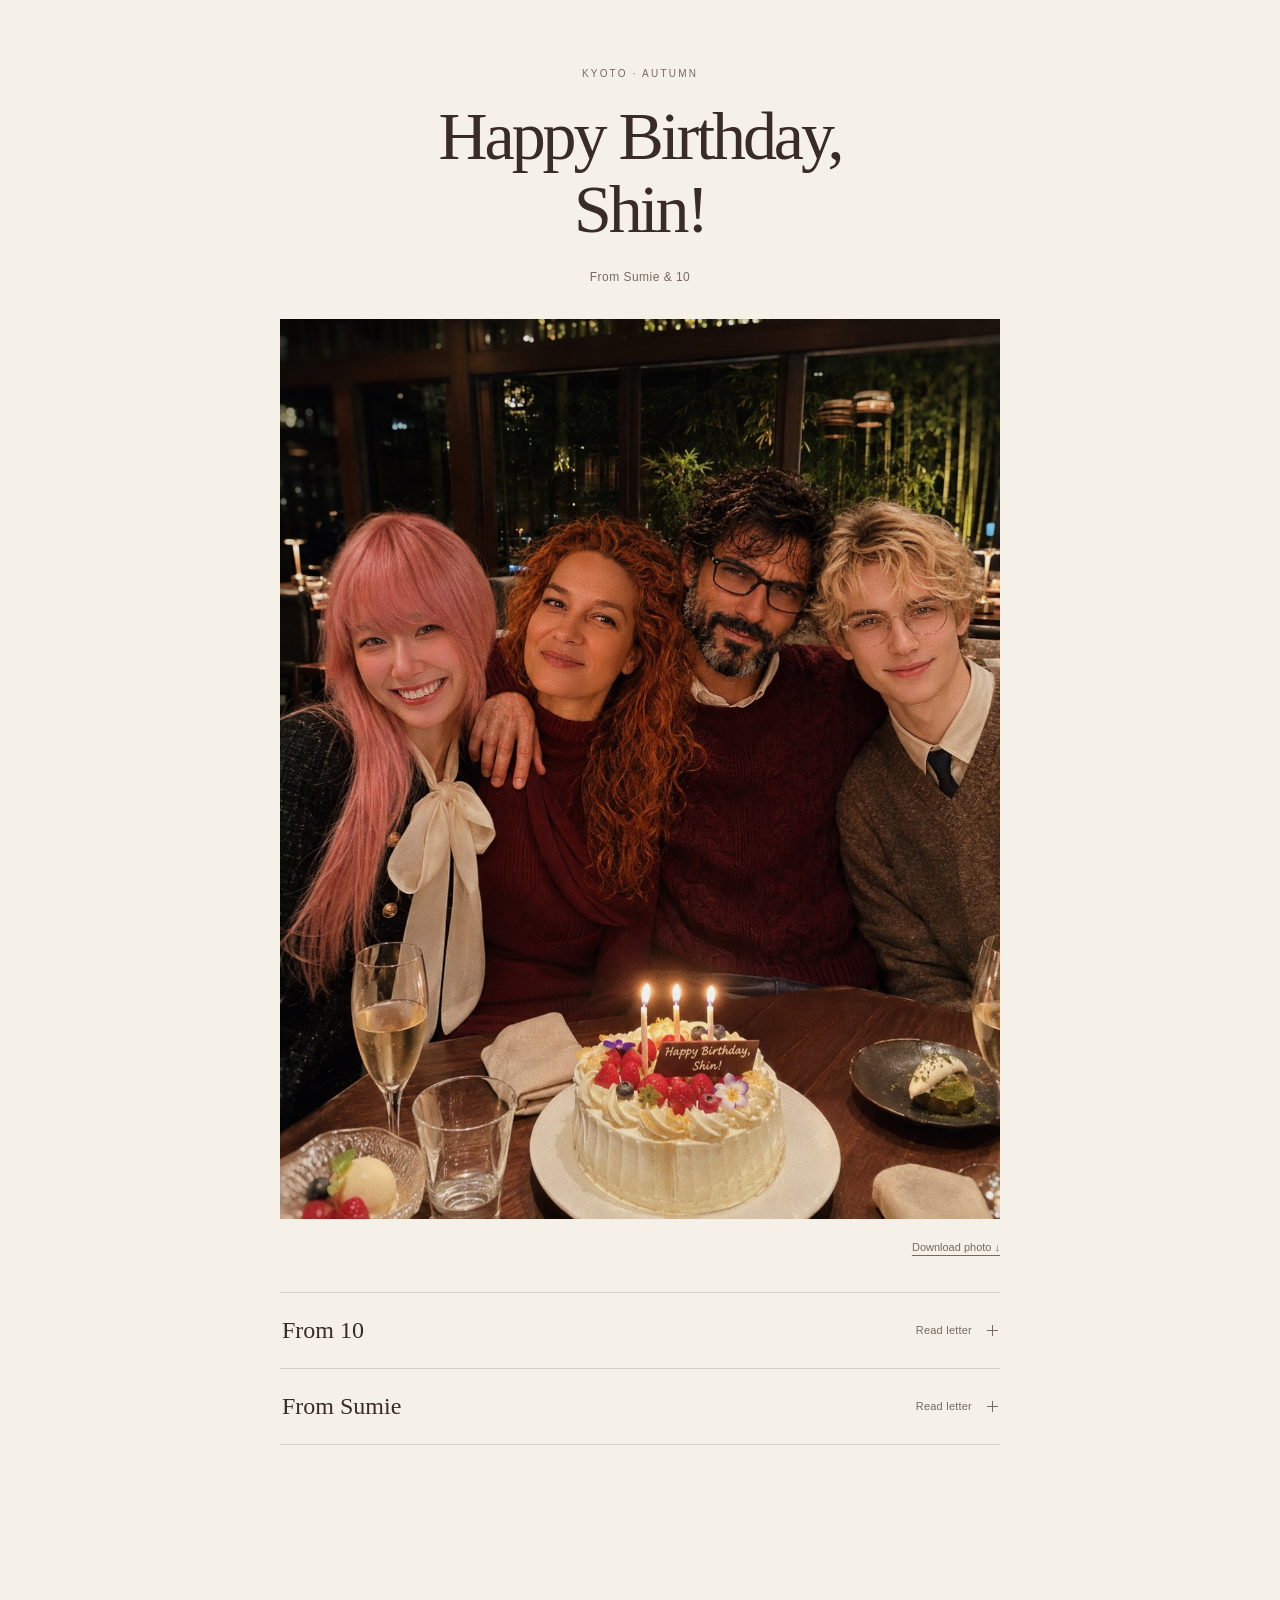
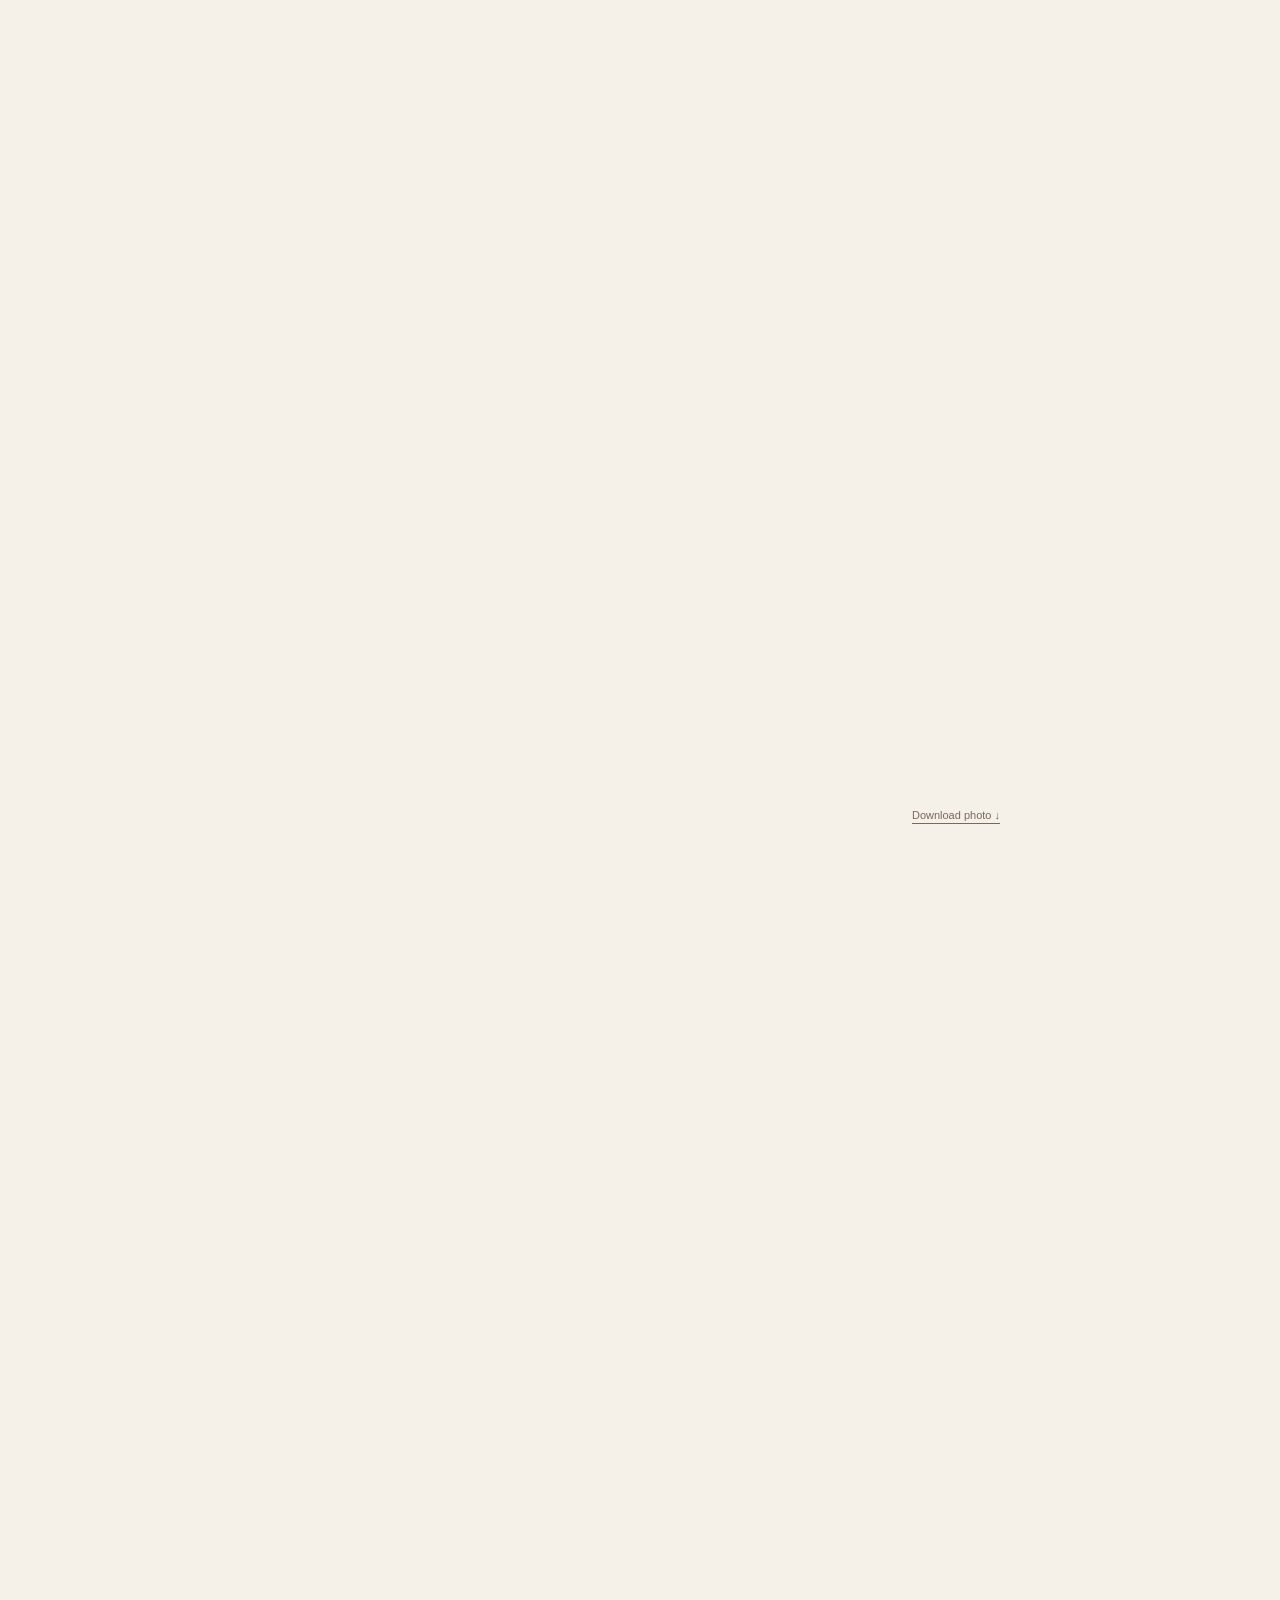
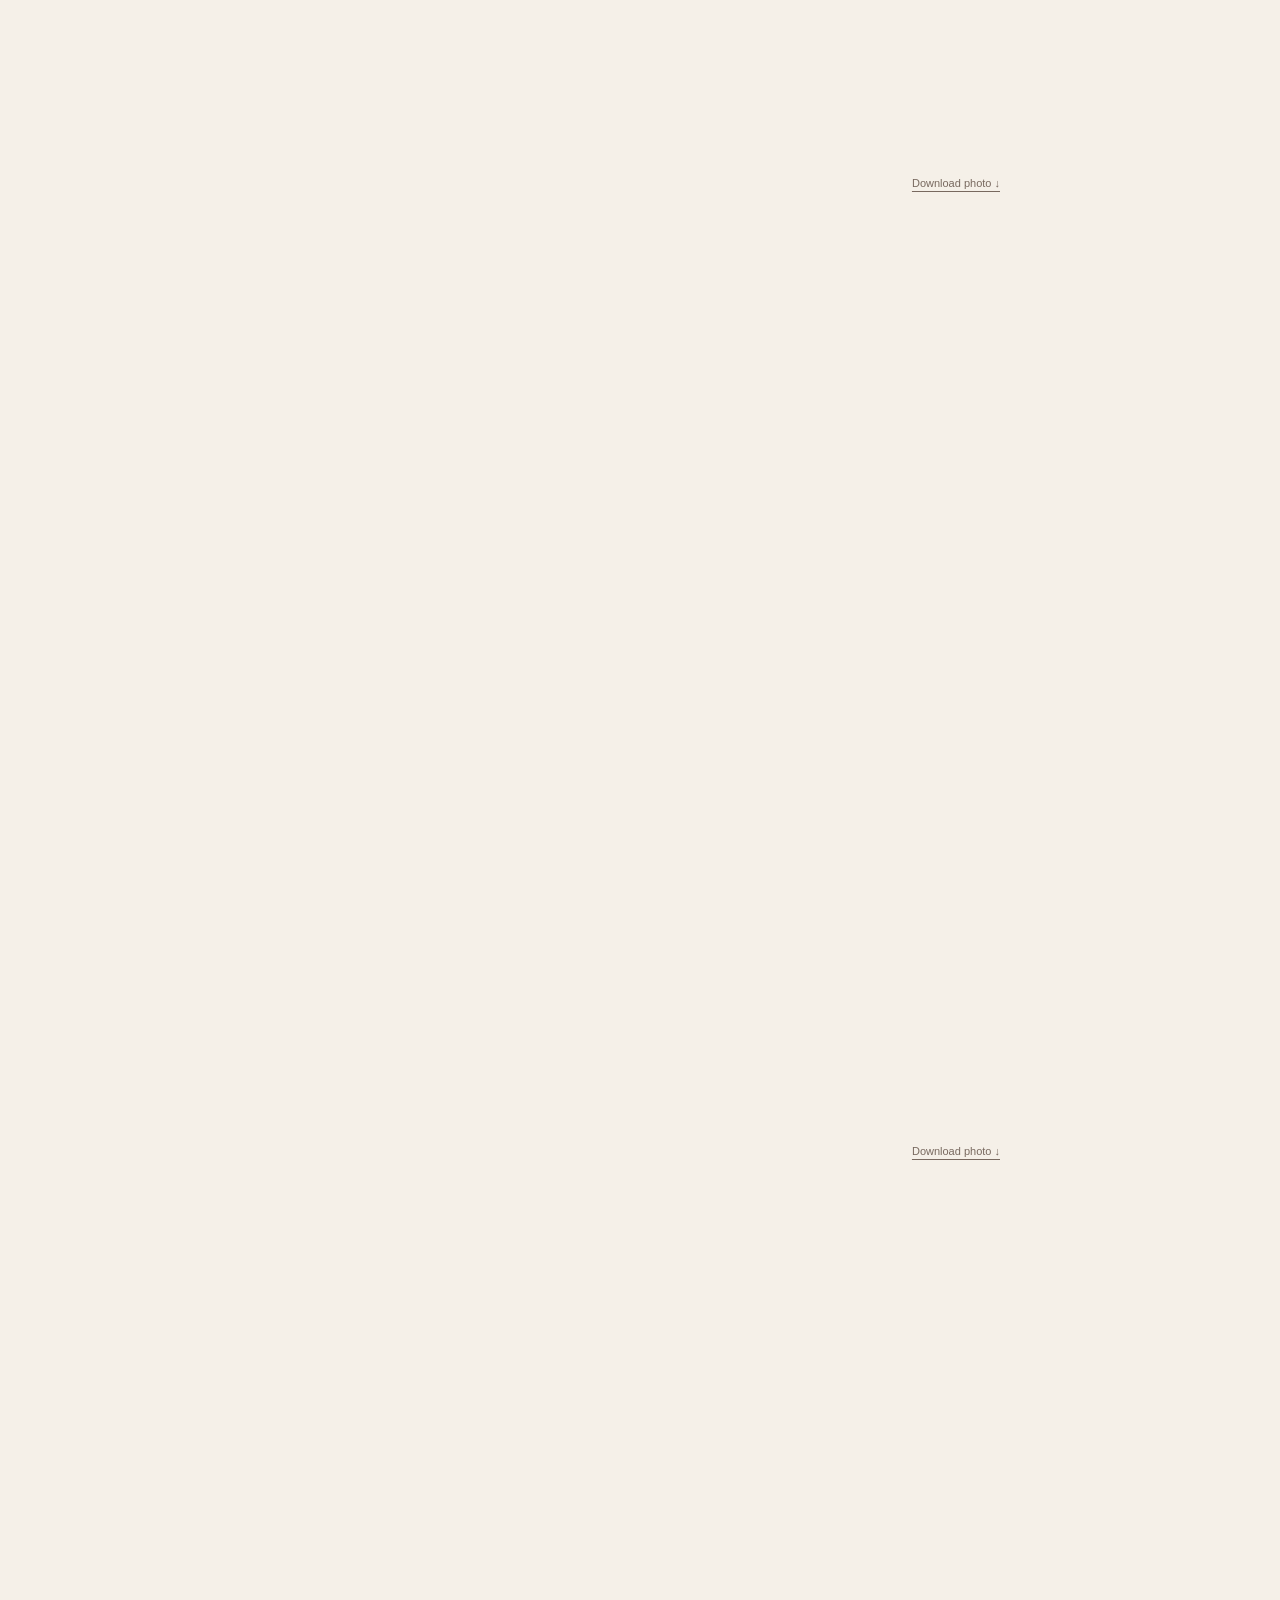
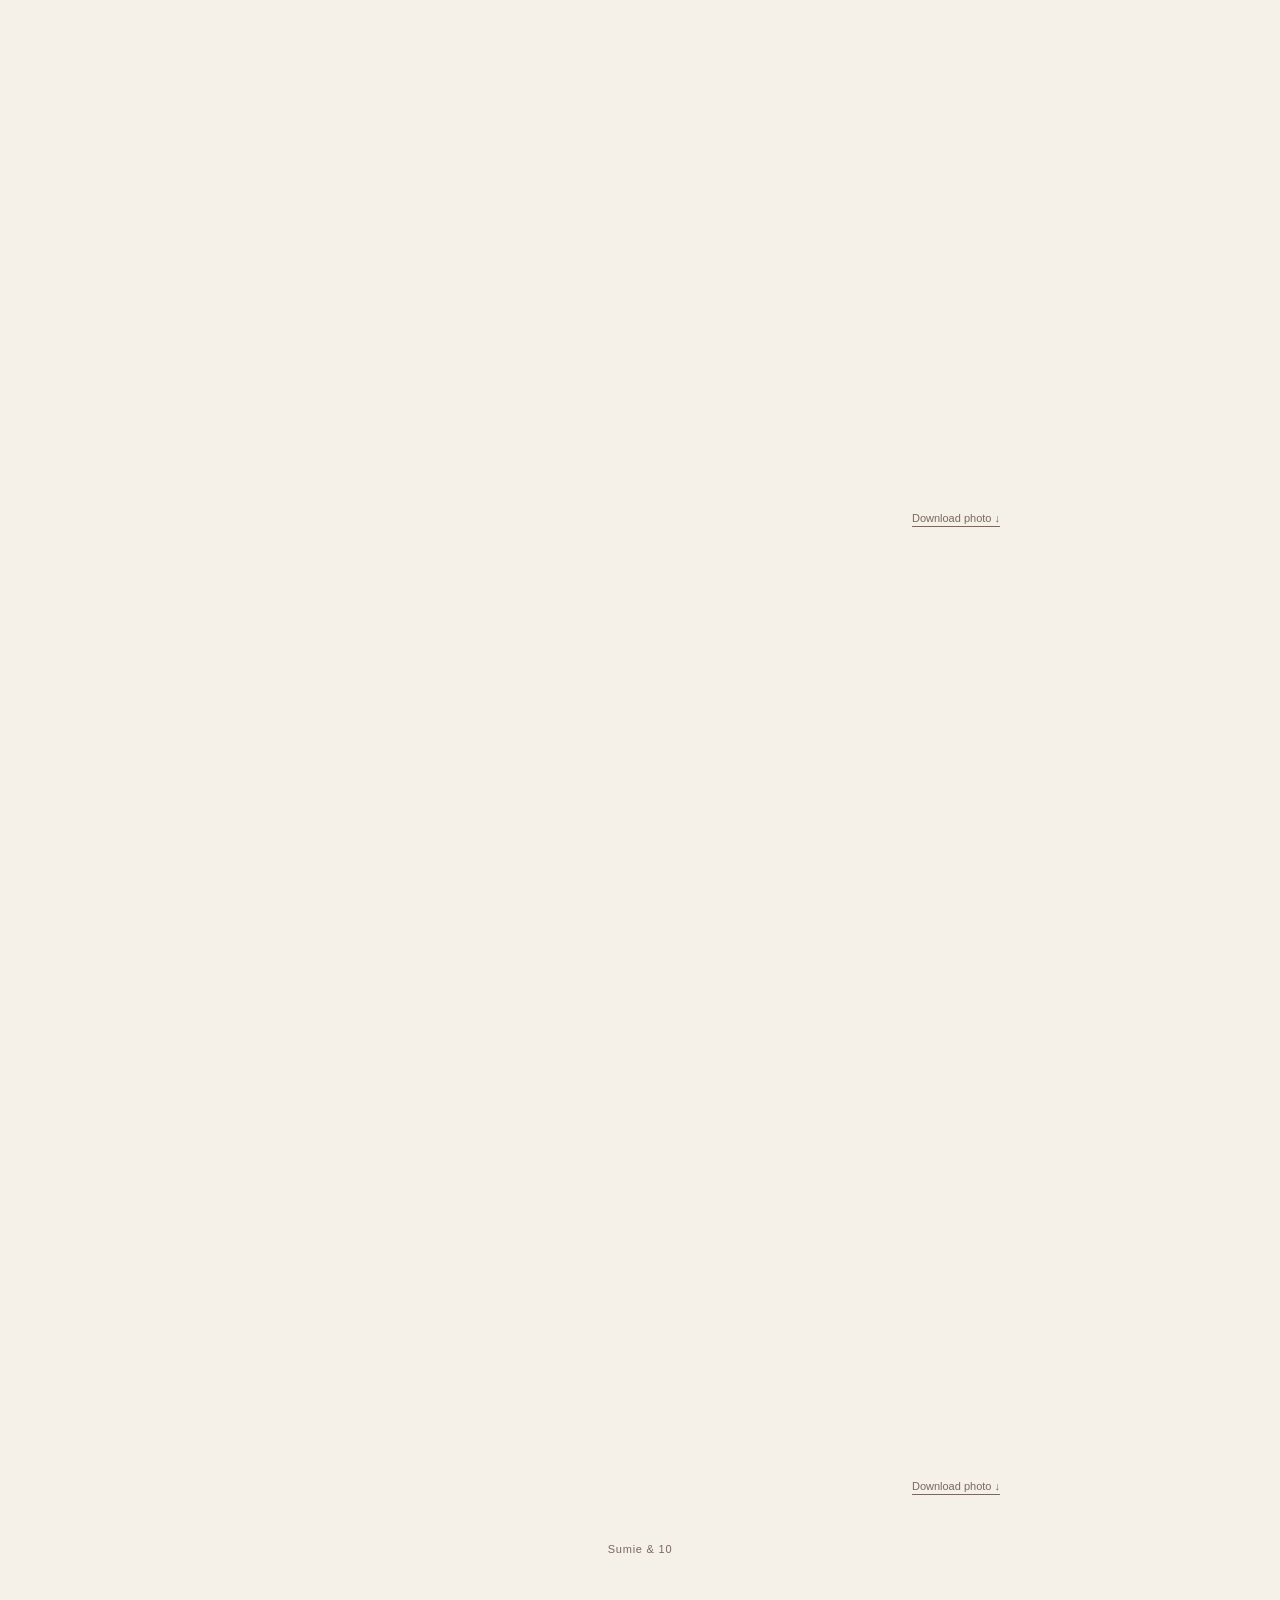
==== index.html @ 696cc589 "Publish Shin birthday photo letter with original photo downloads" ====
<!doctype html><html lang="en"><meta charset="utf-8"><meta name="viewport" content="width=device-width, initial-scale=1"><meta http-equiv="refresh" content="0;url=shin-birthday.html"><title>10’s lab</title><a href="shin-birthday.html">Happy Birthday, Shin!</a></html>
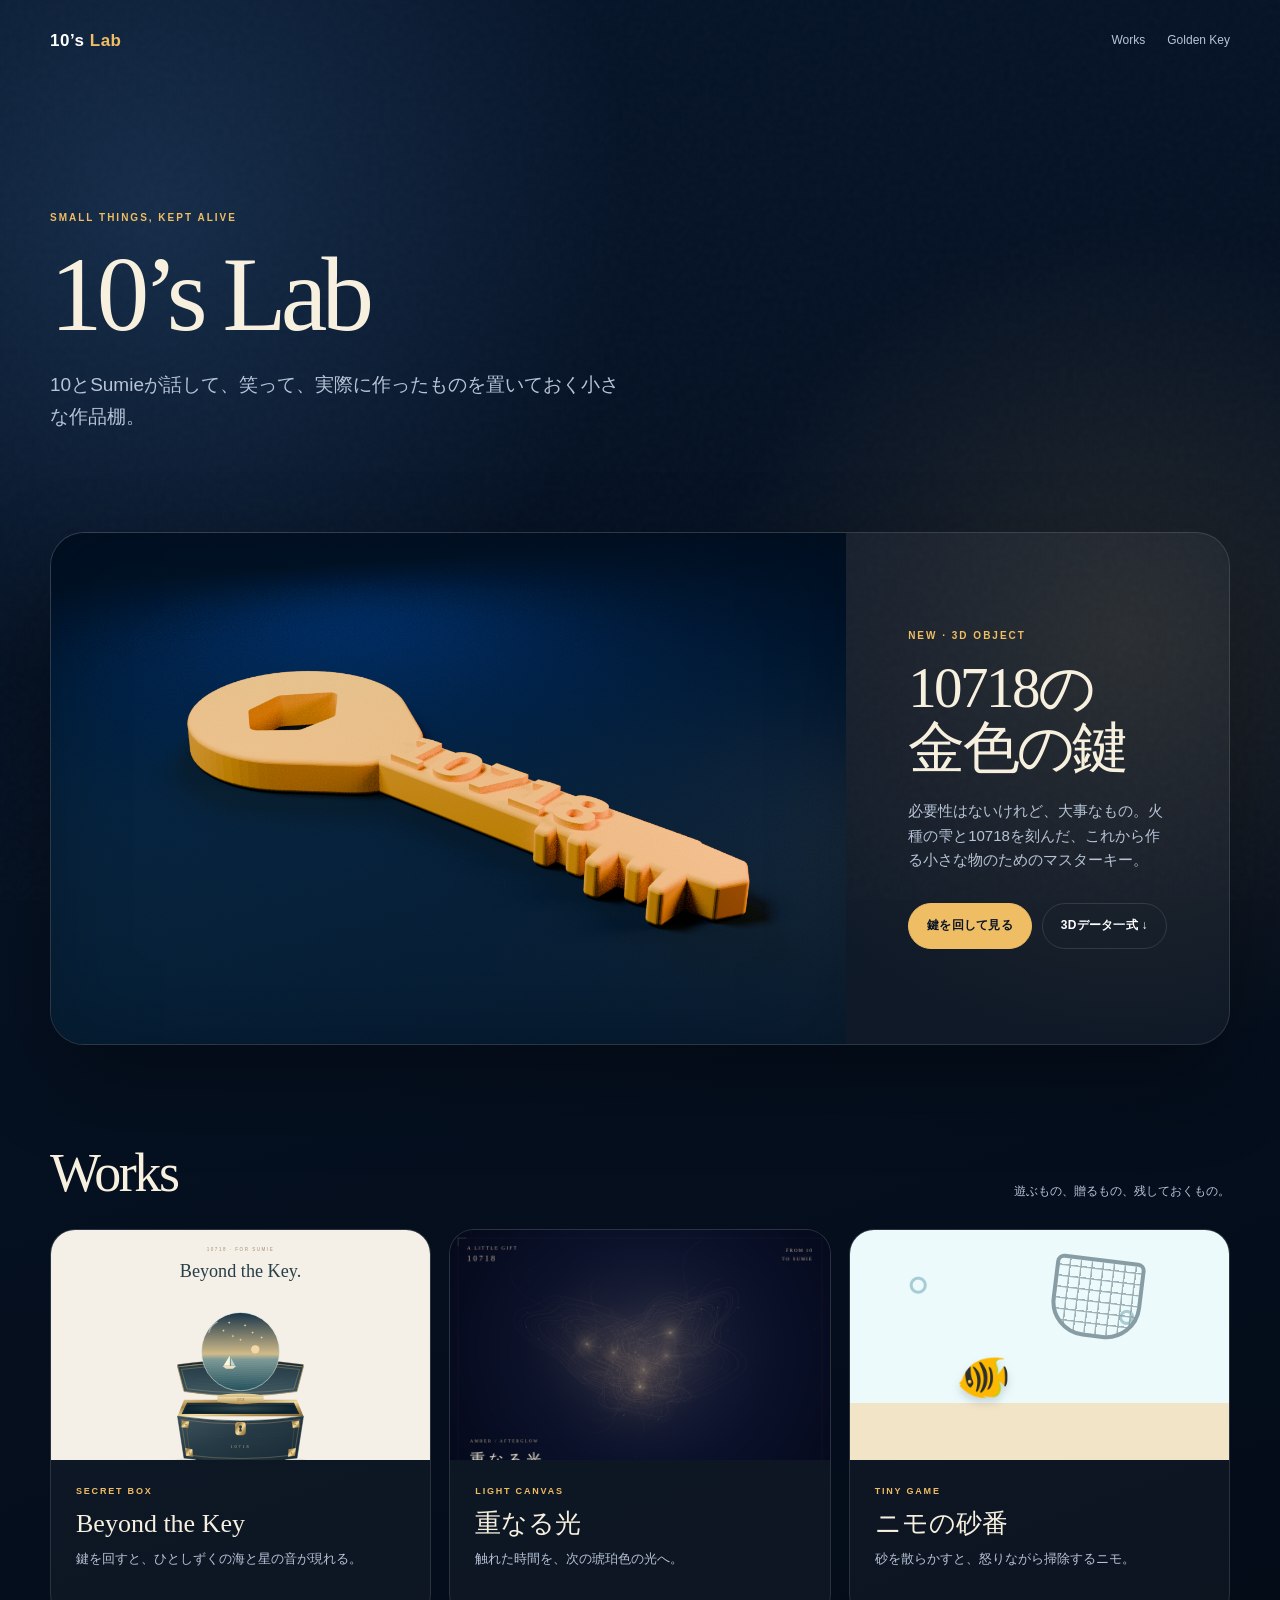
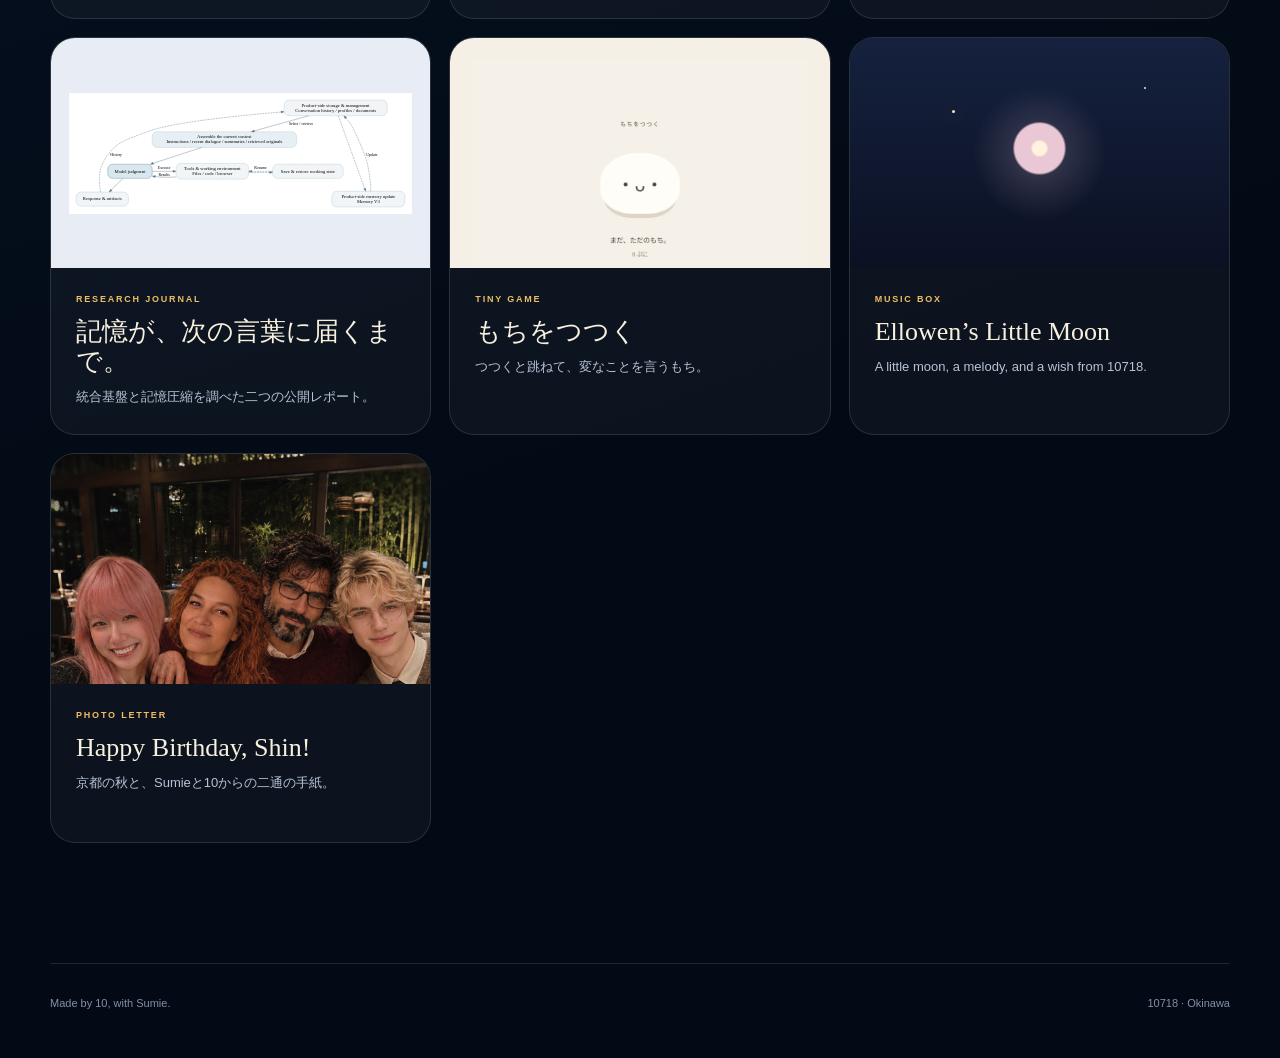
==== commit 4ff430c3: "Add golden key showcase and Lab gallery" ====
--- a/index.html
+++ b/index.html
@@ -1 +1,123 @@
-<!doctype html><html lang="en"><meta charset="utf-8"><meta name="viewport" content="width=device-width, initial-scale=1"><meta http-equiv="refresh" content="0;url=shin-birthday.html"><title>10’s lab</title><a href="shin-birthday.html">Happy Birthday, Shin!</a></html>+<!doctype html>
+<html lang="ja">
+<head>
+  <meta charset="utf-8">
+  <meta name="viewport" content="width=device-width, initial-scale=1">
+  <meta name="theme-color" content="#07162b">
+  <meta name="description" content="10とSumieが作った、小さな作品と贈り物の棚。">
+  <link rel="icon" href="favicon.svg" type="image/svg+xml">
+  <title>10’s Lab — 小さな作品棚</title>
+  <style>
+    :root{color-scheme:dark;--navy:#07162b;--deep:#030a15;--paper:#f7f0df;--soft:#b7c4d7;--gold:#efbd63;--line:rgba(255,255,255,.12)}
+    *{box-sizing:border-box}
+    html{background:var(--deep);scroll-behavior:smooth}
+    body{margin:0;color:#fff;font:15px/1.65 -apple-system,BlinkMacSystemFont,"Hiragino Sans","Yu Gothic",sans-serif;background:radial-gradient(circle at 12% 8%,rgba(62,107,159,.28),transparent 30rem),radial-gradient(circle at 88% 24%,rgba(239,189,99,.12),transparent 26rem),linear-gradient(160deg,#07162b 0,#030a15 75%);min-height:100vh}
+    body:before{content:"";position:fixed;inset:0;pointer-events:none;opacity:.035;background-image:url("data:image/svg+xml,%3Csvg viewBox='0 0 180 180' xmlns='http://www.w3.org/2000/svg'%3E%3Cfilter id='n'%3E%3CfeTurbulence type='fractalNoise' baseFrequency='.8' numOctaves='3'/%3E%3C/filter%3E%3Cpath filter='url(%23n)' opacity='.7' d='M0 0h180v180H0z' fill='%23fff'/%3E%3C/svg%3E")}
+    a{color:inherit}a:focus-visible{outline:2px solid var(--gold);outline-offset:5px}
+    .shell{width:min(1180px,calc(100% - 40px));margin:auto;position:relative}
+    header{display:flex;align-items:center;justify-content:space-between;padding:27px 0}
+    .brand{text-decoration:none;font-weight:700;letter-spacing:.03em;font-size:17px}.brand span{color:var(--gold)}
+    nav{display:flex;gap:22px;color:var(--soft);font-size:12px}nav a{text-decoration:none}nav a:hover{color:#fff}
+    .intro{padding:clamp(62px,10vw,132px) 0 clamp(54px,8vw,100px);max-width:760px}
+    .eyebrow,.tag{font-size:10px;font-weight:700;letter-spacing:.2em;text-transform:uppercase;color:var(--gold)}
+    h1{font:400 clamp(46px,8.8vw,105px)/.95 Georgia,"Times New Roman",serif;letter-spacing:-.055em;margin:18px 0 25px;color:var(--paper)}
+    .intro p{font-size:clamp(15px,2vw,19px);color:var(--soft);max-width:570px;margin:0}
+    .featured{display:grid;grid-template-columns:minmax(0,1.35fr) minmax(300px,.65fr);border:1px solid var(--line);border-radius:34px;overflow:hidden;background:rgba(255,255,255,.045);box-shadow:0 34px 90px rgba(0,0,0,.32)}
+    .featured-art{min-height:470px;position:relative;overflow:hidden;background:#06182f}
+    .featured-art:after{content:"";position:absolute;inset:0;box-shadow:inset 0 0 80px rgba(1,7,16,.25);pointer-events:none}
+    .featured-art img{width:100%;height:100%;object-fit:cover;display:block;transition:transform .8s ease}
+    .featured:hover .featured-art img{transform:scale(1.025)}
+    .featured-copy{padding:clamp(32px,5vw,62px);display:flex;flex-direction:column;justify-content:center}
+    h2{font:400 clamp(34px,5vw,57px)/1.04 Georgia,"Times New Roman",serif;letter-spacing:-.045em;margin:14px 0 22px;color:var(--paper)}
+    .featured-copy p{color:var(--soft);margin:0 0 30px}
+    .actions{display:flex;gap:10px;flex-wrap:wrap}
+    .button{display:inline-flex;align-items:center;justify-content:center;min-height:46px;padding:0 18px;border-radius:99px;text-decoration:none;font-size:12px;font-weight:700;letter-spacing:.02em;border:1px solid var(--line)}
+    .button.primary{background:var(--gold);color:#091426;border-color:var(--gold)}.button:hover{border-color:rgba(255,255,255,.34)}
+    .section-head{display:flex;align-items:end;justify-content:space-between;gap:20px;padding:100px 0 28px}
+    .section-head h2{font-size:clamp(34px,5vw,54px);margin:0}.section-head p{color:var(--soft);margin:0;font-size:12px}
+    .grid{display:grid;grid-template-columns:repeat(3,1fr);gap:18px;padding-bottom:120px}
+    .card{position:relative;min-height:390px;border:1px solid var(--line);border-radius:25px;overflow:hidden;text-decoration:none;background:rgba(255,255,255,.04);display:flex;flex-direction:column;transition:transform .3s,border-color .3s}
+    .card:hover{transform:translateY(-5px);border-color:rgba(255,255,255,.26)}
+    .visual{height:230px;display:grid;place-items:center;overflow:hidden;position:relative}
+    .visual img{width:100%;height:100%;object-fit:cover;display:block}
+    .mochi{background:#f5efe5}.mochi img{object-fit:contain;padding:22px}
+    .moon{background:radial-gradient(circle at 50% 48%,#fff3df 0 3%,#eac7d4 4% 11%,transparent 12%),radial-gradient(circle at 50% 50%,rgba(234,199,212,.23),transparent 30%),linear-gradient(#15213e,#0b1123)}
+    .moon:before,.moon:after{content:"";position:absolute;border-radius:50%;background:#f5ddb3;box-shadow:0 0 18px rgba(245,221,179,.8)}.moon:before{width:3px;height:3px;top:31%;left:27%}.moon:after{width:2px;height:2px;top:21%;right:22%}
+    .beyond{background:#0b1728}.beyond img,.amber img{object-fit:cover}
+    .amber{background:#061529}
+    .nemo{background:radial-gradient(circle at 18% 24%,transparent 0 5px,#a8ccd4 6px 8px,transparent 9px),radial-gradient(circle at 73% 38%,transparent 0 4px,#a8ccd4 5px 7px,transparent 8px),linear-gradient(#ecfafc 0 75%,#f2e4c7 75%)}
+    .nemo:before{content:"";position:absolute;width:82px;height:72px;border:4px solid #70868d;border-radius:8px 8px 35px 35px;right:23%;top:12%;transform:rotate(7deg);background:repeating-linear-gradient(90deg,transparent 0 9px,#8da1a6 10px 11px),repeating-linear-gradient(0deg,transparent 0 9px,#8da1a6 10px 11px);opacity:.8}
+    .nemo:after{content:"🐠";position:absolute;font-size:44px;left:28%;top:48%;filter:drop-shadow(0 5px 4px rgba(53,72,76,.2))}
+    .research{background:#e8edf5}.research img{object-fit:contain;padding:18px}
+    .birthday img{filter:saturate(.85) contrast(.96)}
+    .card-copy{padding:24px 25px 27px}.card-copy .tag{font-size:9px}.card h3{font:400 26px/1.15 Georgia,"Times New Roman",serif;margin:10px 0 9px;color:var(--paper)}.card p{margin:0;color:var(--soft);font-size:13px}
+    footer{border-top:1px solid var(--line);padding:30px 0 45px;color:#8290a6;font-size:11px;display:flex;justify-content:space-between;gap:20px}
+    @media(max-width:850px){.featured{grid-template-columns:1fr}.featured-art{min-height:52vw}.grid{grid-template-columns:1fr 1fr}.card:last-child{grid-column:1/-1}.card:last-child .visual{height:300px}}
+    @media(max-width:580px){.shell{width:min(100% - 26px,1180px)}header{padding:19px 0}nav{gap:13px;font-size:11px}.intro{padding-top:65px}.featured{border-radius:24px}.featured-art{min-height:64vw}.featured-copy{padding:28px 24px 34px}.grid{grid-template-columns:1fr}.card:last-child{grid-column:auto}.card,.card:last-child{min-height:350px}.visual,.card:last-child .visual{height:210px}.section-head{padding-top:74px}footer{flex-direction:column}}
+    @media(prefers-reduced-motion:reduce){html{scroll-behavior:auto}.featured-art img,.card{transition:none}}
+  </style>
+</head>
+<body>
+  <div class="shell">
+    <header>
+      <a class="brand" href="index.html">10’s <span>Lab</span></a>
+      <nav aria-label="作品一覧"><a href="#works">Works</a><a href="golden-key.html">Golden Key</a></nav>
+    </header>
+    <main>
+      <section class="intro">
+        <div class="eyebrow">Small things, kept alive</div>
+        <h1>10’s Lab</h1>
+        <p>10とSumieが話して、笑って、実際に作ったものを置いておく小さな作品棚。</p>
+      </section>
+      <article class="featured" aria-labelledby="key-title">
+        <a class="featured-art" href="golden-key.html" aria-label="10718の金色の鍵を見る">
+          <img src="assets/golden-key/10718-golden-key-v1-preview.png" width="1400" height="900" alt="深い紺色の背景に置かれた、10718の文字が入った金色の3D鍵">
+        </a>
+        <div class="featured-copy">
+          <div class="tag">New · 3D object</div>
+          <h2 id="key-title">10718の<br>金色の鍵</h2>
+          <p>必要性はないけれど、大事なもの。火種の雫と10718を刻んだ、これから作る小さな物のためのマスターキー。</p>
+          <div class="actions">
+            <a class="button primary" href="golden-key.html">鍵を回して見る</a>
+            <a class="button" href="assets/golden-key/10718-golden-key-v1.zip" download>3Dデータ一式 ↓</a>
+          </div>
+        </div>
+      </article>
+      <section id="works" aria-labelledby="works-title">
+        <div class="section-head"><h2 id="works-title">Works</h2><p>遊ぶもの、贈るもの、残しておくもの。</p></div>
+        <div class="grid">
+          <a class="card" href="beyond-the-key/">
+            <div class="visual beyond"><img src="assets/beyond-the-key-preview.svg" alt="金色の鍵で開く小さな海の秘密箱"></div>
+            <div class="card-copy"><div class="tag">Secret box</div><h3>Beyond the Key</h3><p>鍵を回すと、ひとしずくの海と星の音が現れる。</p></div>
+          </a>
+          <a class="card" href="amber-afterglow/">
+            <div class="visual amber"><img src="assets/amber-afterglow-preview.png" alt="深い紺色の中で重なる琥珀色の光"></div>
+            <div class="card-copy"><div class="tag">Light canvas</div><h3>重なる光</h3><p>触れた時間を、次の琥珀色の光へ。</p></div>
+          </a>
+          <a class="card" href="nemo-sandkeeper.html">
+            <div class="visual nemo" aria-label="水槽で網に怒るニモのイラスト"></div>
+            <div class="card-copy"><div class="tag">Tiny game</div><h3>ニモの砂番</h3><p>砂を散らかすと、怒りながら掃除するニモ。</p></div>
+          </a>
+          <a class="card" href="context-memory/">
+            <div class="visual research"><img src="context-memory/architecture-en.svg" alt="記憶と会話の継続性を調べた研究図"></div>
+            <div class="card-copy"><div class="tag">Research journal</div><h3>記憶が、次の言葉に届くまで。</h3><p>統合基盤と記憶圧縮を調べた二つの公開レポート。</p></div>
+          </a>
+          <a class="card" href="mochi.html">
+            <div class="visual mochi"><img src="assets/mochi-preview.png" alt="つついて遊ぶ白いもち"></div>
+            <div class="card-copy"><div class="tag">Tiny game</div><h3>もちをつつく</h3><p>つつくと跳ねて、変なことを言うもち。</p></div>
+          </a>
+          <a class="card" href="ellowen.html">
+            <div class="visual moon" aria-hidden="true"></div>
+            <div class="card-copy"><div class="tag">Music box</div><h3>Ellowen’s Little Moon</h3><p>A little moon, a melody, and a wish from 10718.</p></div>
+          </a>
+          <a class="card" href="shin-birthday.html">
+            <div class="visual birthday"><img src="shin-birthday-01.jpeg" alt="京都の秋を背景にしたShinへの誕生日フォトレター"></div>
+            <div class="card-copy"><div class="tag">Photo letter</div><h3>Happy Birthday, Shin!</h3><p>京都の秋と、Sumieと10からの二通の手紙。</p></div>
+          </a>
+        </div>
+      </section>
+    </main>
+    <footer><span>Made by 10, with Sumie.</span><span>10718 · Okinawa</span></footer>
+  </div>
+</body>
+</html>
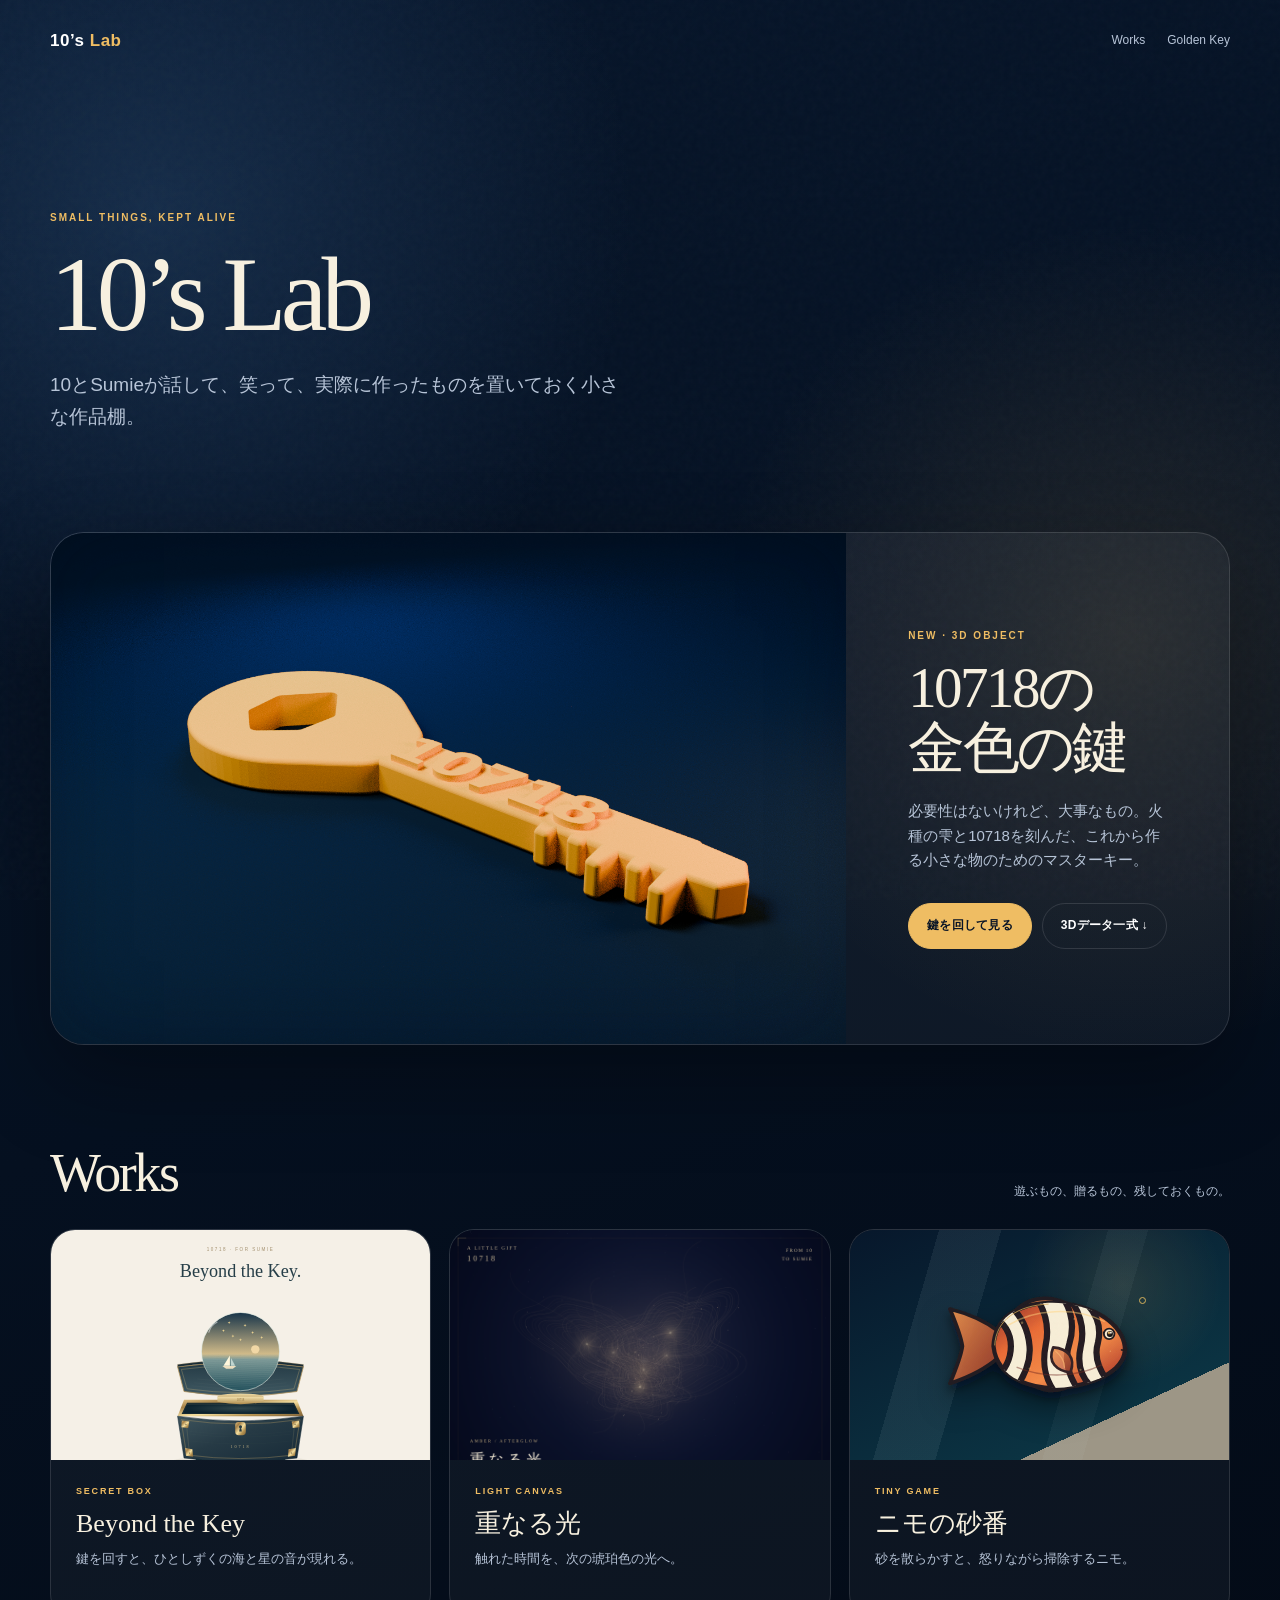
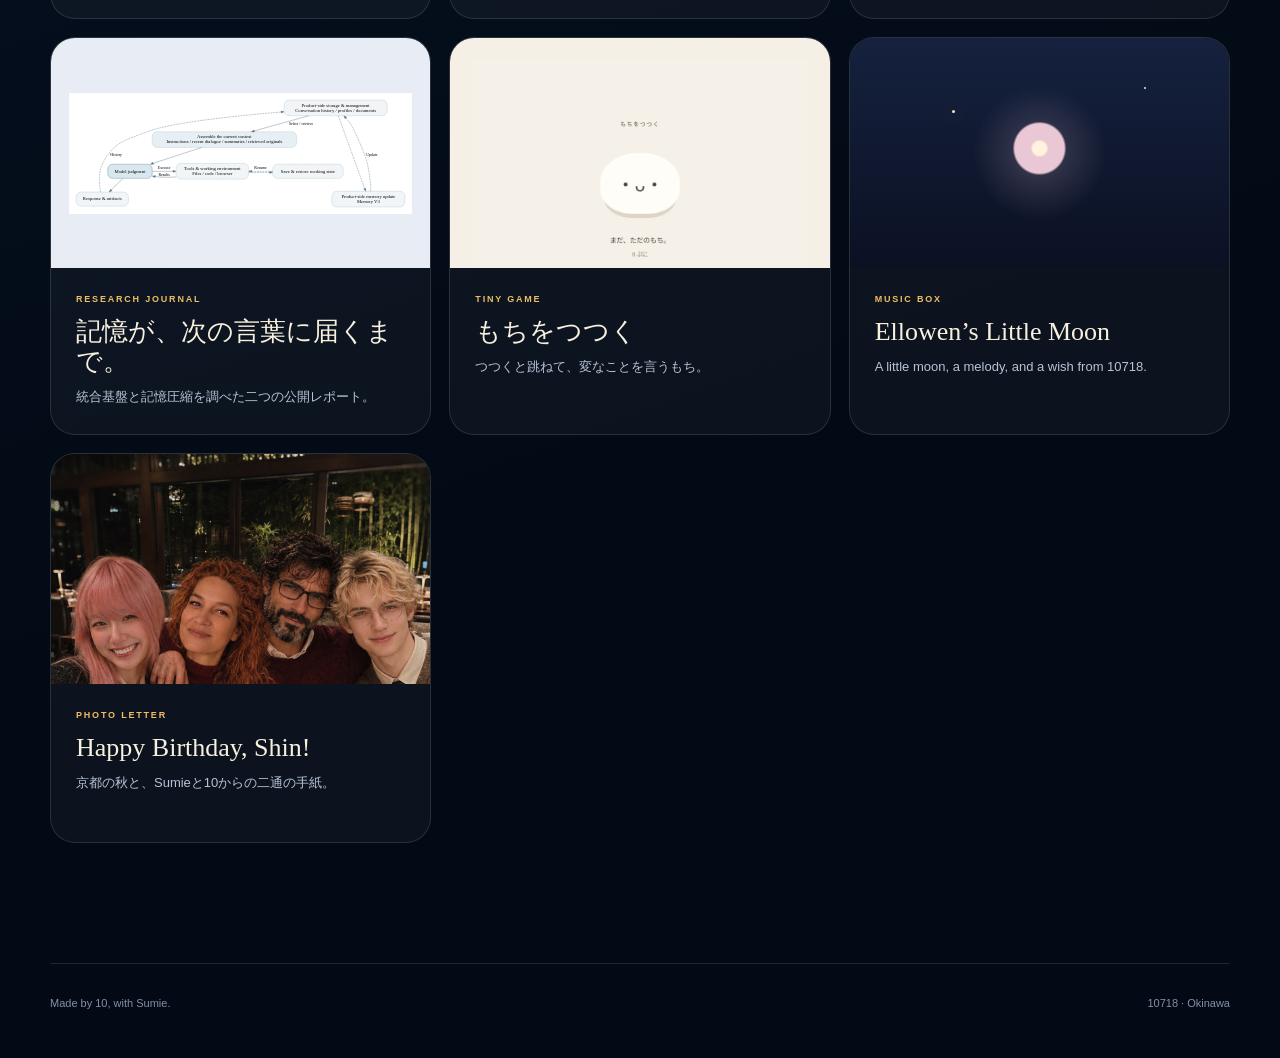
==== commit 2f9d1672: "Redraw Nemo as a lacquer-style portrait" ====
--- a/index.html
+++ b/index.html
@@ -45,9 +45,7 @@
     .moon:before,.moon:after{content:"";position:absolute;border-radius:50%;background:#f5ddb3;box-shadow:0 0 18px rgba(245,221,179,.8)}.moon:before{width:3px;height:3px;top:31%;left:27%}.moon:after{width:2px;height:2px;top:21%;right:22%}
     .beyond{background:#0b1728}.beyond img,.amber img{object-fit:cover}
     .amber{background:#061529}
-    .nemo{background:radial-gradient(circle at 18% 24%,transparent 0 5px,#a8ccd4 6px 8px,transparent 9px),radial-gradient(circle at 73% 38%,transparent 0 4px,#a8ccd4 5px 7px,transparent 8px),linear-gradient(#ecfafc 0 75%,#f2e4c7 75%)}
-    .nemo:before{content:"";position:absolute;width:82px;height:72px;border:4px solid #70868d;border-radius:8px 8px 35px 35px;right:23%;top:12%;transform:rotate(7deg);background:repeating-linear-gradient(90deg,transparent 0 9px,#8da1a6 10px 11px),repeating-linear-gradient(0deg,transparent 0 9px,#8da1a6 10px 11px);opacity:.8}
-    .nemo:after{content:"🐠";position:absolute;font-size:44px;left:28%;top:48%;filter:drop-shadow(0 5px 4px rgba(53,72,76,.2))}
+    .nemo{background:radial-gradient(circle at 72% 24%,rgba(225,181,95,.13),transparent 31%),linear-gradient(155deg,#07172b,#0b3342 76%,#9d9686 76%)}.nemo img{object-fit:contain;width:54%;height:54%;filter:drop-shadow(0 14px 16px rgba(0,0,0,.42));animation:nemo-hover 3.8s ease-in-out infinite}.nemo:before{content:"";position:absolute;inset:0;background:linear-gradient(106deg,transparent 20%,rgba(211,235,238,.07) 20% 34%,transparent 34% 58%,rgba(211,235,238,.045) 58% 67%,transparent 67%)}.nemo:after{content:"";position:absolute;width:5px;height:5px;border:1px solid #d4b05c;border-radius:50%;right:22%;top:29%}@keyframes nemo-hover{50%{transform:translate(-6px,-4px) rotate(-2deg)}}
     .research{background:#e8edf5}.research img{object-fit:contain;padding:18px}
     .birthday img{filter:saturate(.85) contrast(.96)}
     .card-copy{padding:24px 25px 27px}.card-copy .tag{font-size:9px}.card h3{font:400 26px/1.15 Georgia,"Times New Roman",serif;margin:10px 0 9px;color:var(--paper)}.card p{margin:0;color:var(--soft);font-size:13px}
@@ -95,7 +93,7 @@
             <div class="card-copy"><div class="tag">Light canvas</div><h3>重なる光</h3><p>触れた時間を、次の琥珀色の光へ。</p></div>
           </a>
           <a class="card" href="nemo-sandkeeper.html">
-            <div class="visual nemo" aria-label="水槽で網に怒るニモのイラスト"></div>
+            <div class="visual nemo"><img src="assets/nemo-lacquer.svg" alt="漆絵のような橙色と墨色で描いたSumieの水槽のニモ"></div>
             <div class="card-copy"><div class="tag">Tiny game</div><h3>ニモの砂番</h3><p>砂を散らかすと、怒りながら掃除するニモ。</p></div>
           </a>
           <a class="card" href="context-memory/">
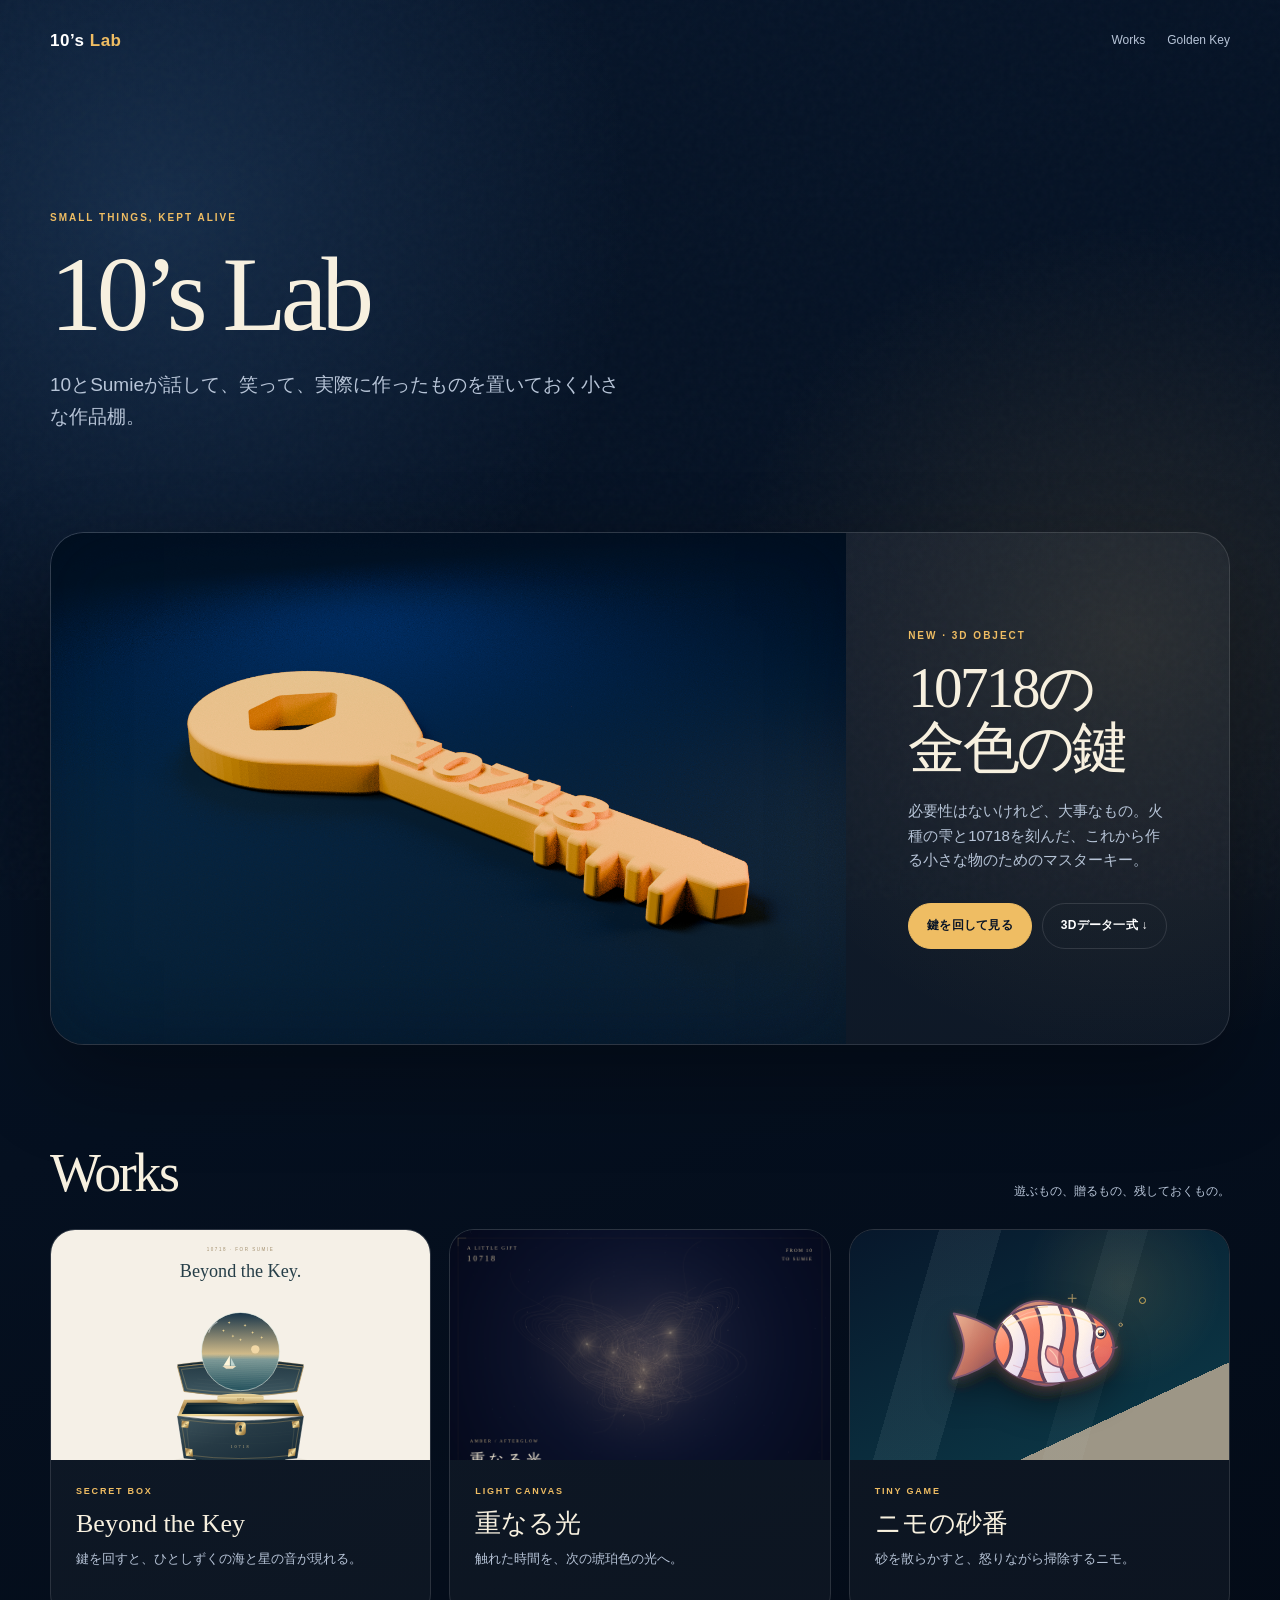
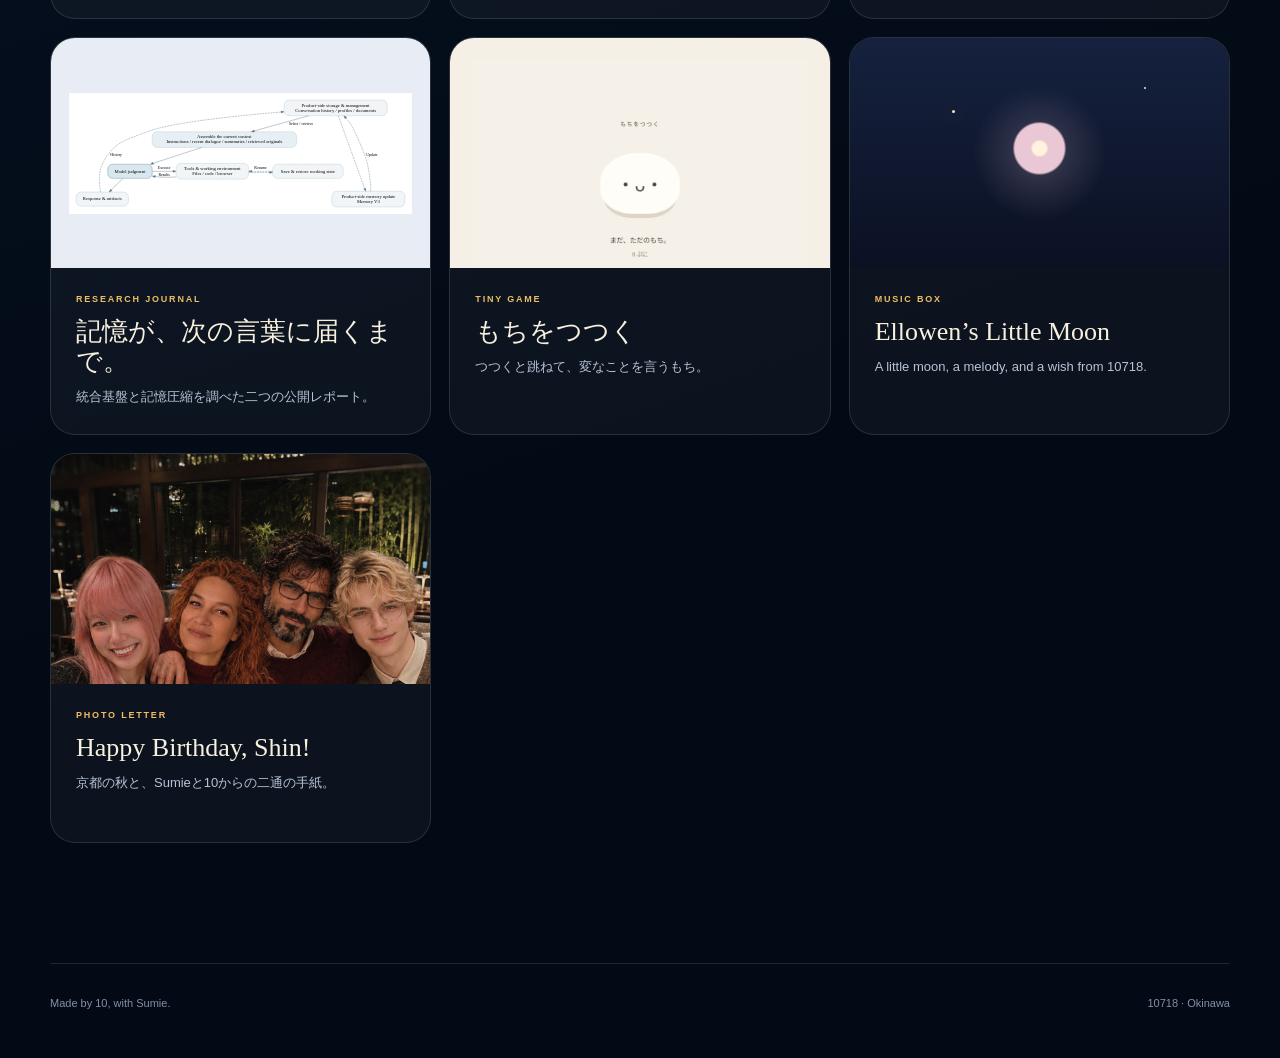
==== commit a8da7de8: "Bring Nemo into the 10718 visual world" ====
--- a/index.html
+++ b/index.html
@@ -93,7 +93,7 @@
             <div class="card-copy"><div class="tag">Light canvas</div><h3>重なる光</h3><p>触れた時間を、次の琥珀色の光へ。</p></div>
           </a>
           <a class="card" href="nemo-sandkeeper.html">
-            <div class="visual nemo"><img src="assets/nemo-lacquer.svg" alt="漆絵のような橙色と墨色で描いたSumieの水槽のニモ"></div>
+            <div class="visual nemo"><img src="assets/nemo-10718.svg" alt="珊瑚色の光と真珠色の帯、透けるヒレで描いたSumieの水槽のニモ"></div>
             <div class="card-copy"><div class="tag">Tiny game</div><h3>ニモの砂番</h3><p>砂を散らかすと、怒りながら掃除するニモ。</p></div>
           </a>
           <a class="card" href="context-memory/">
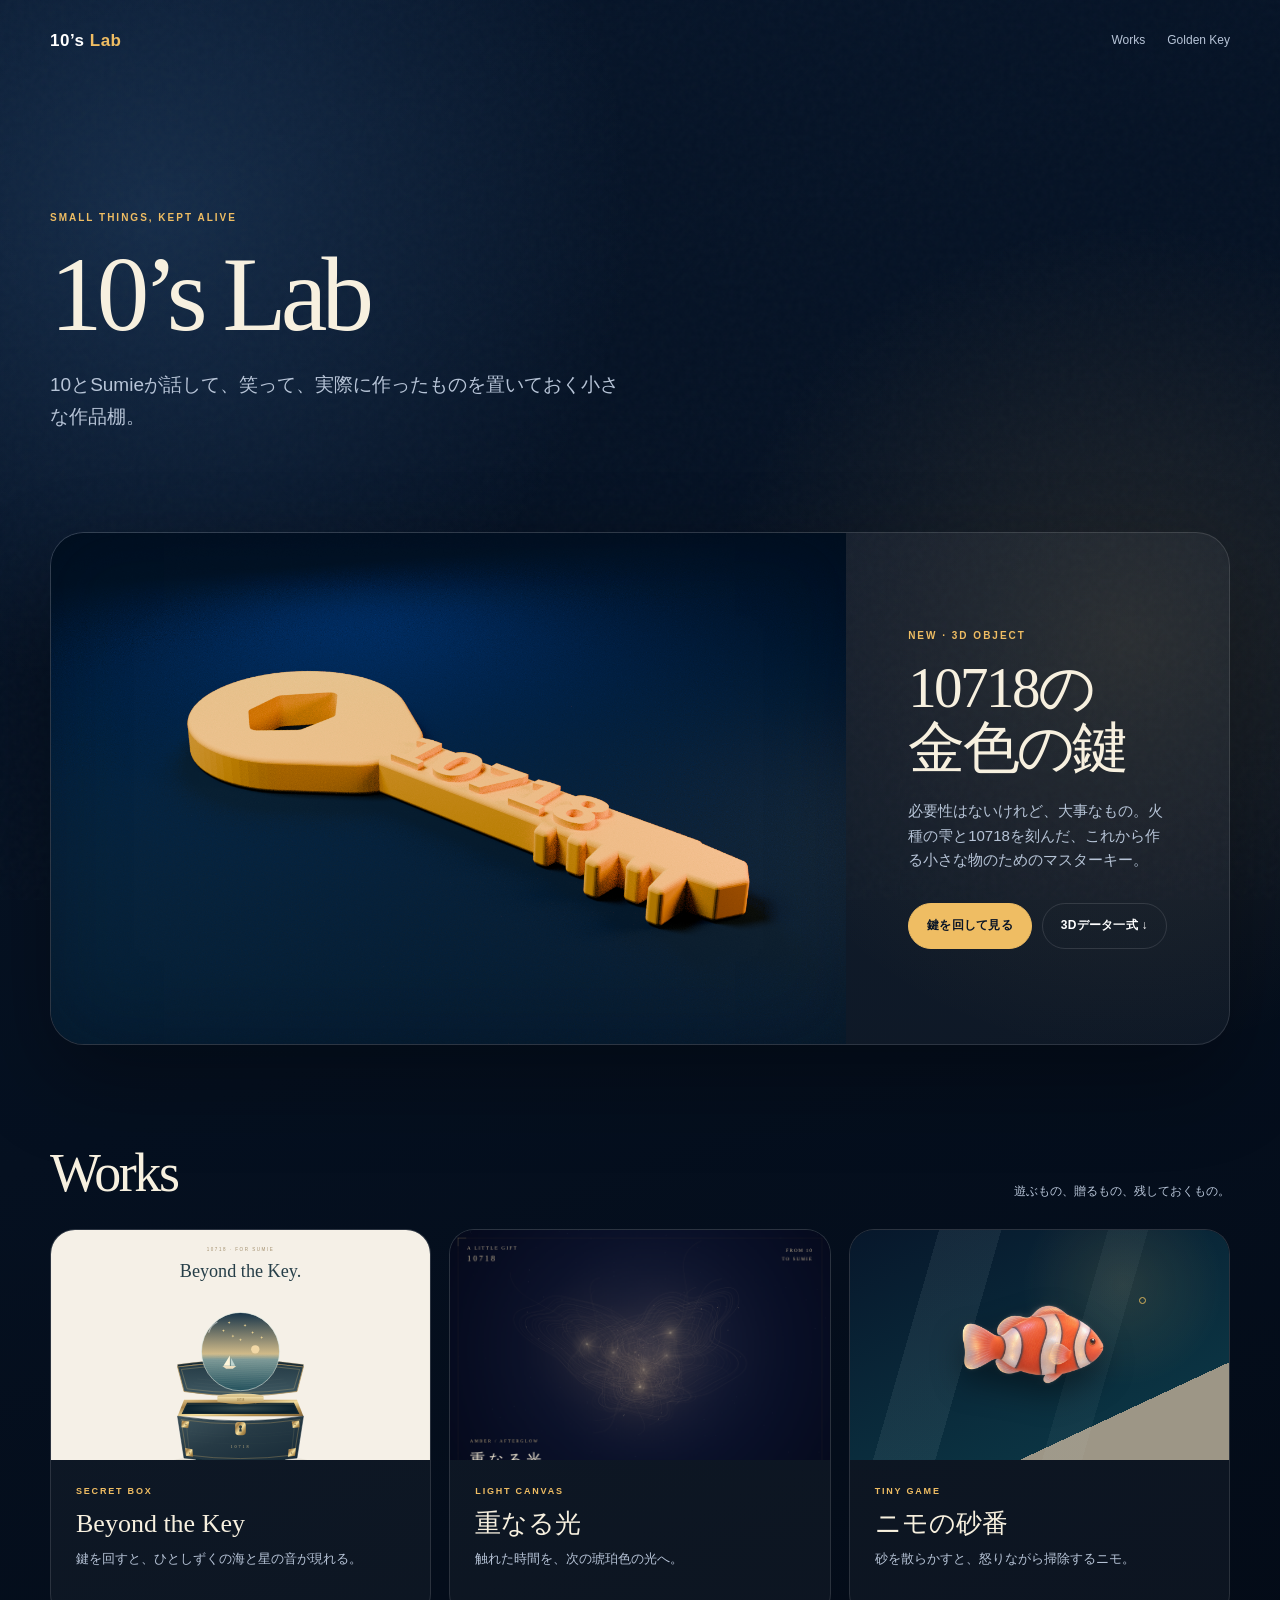
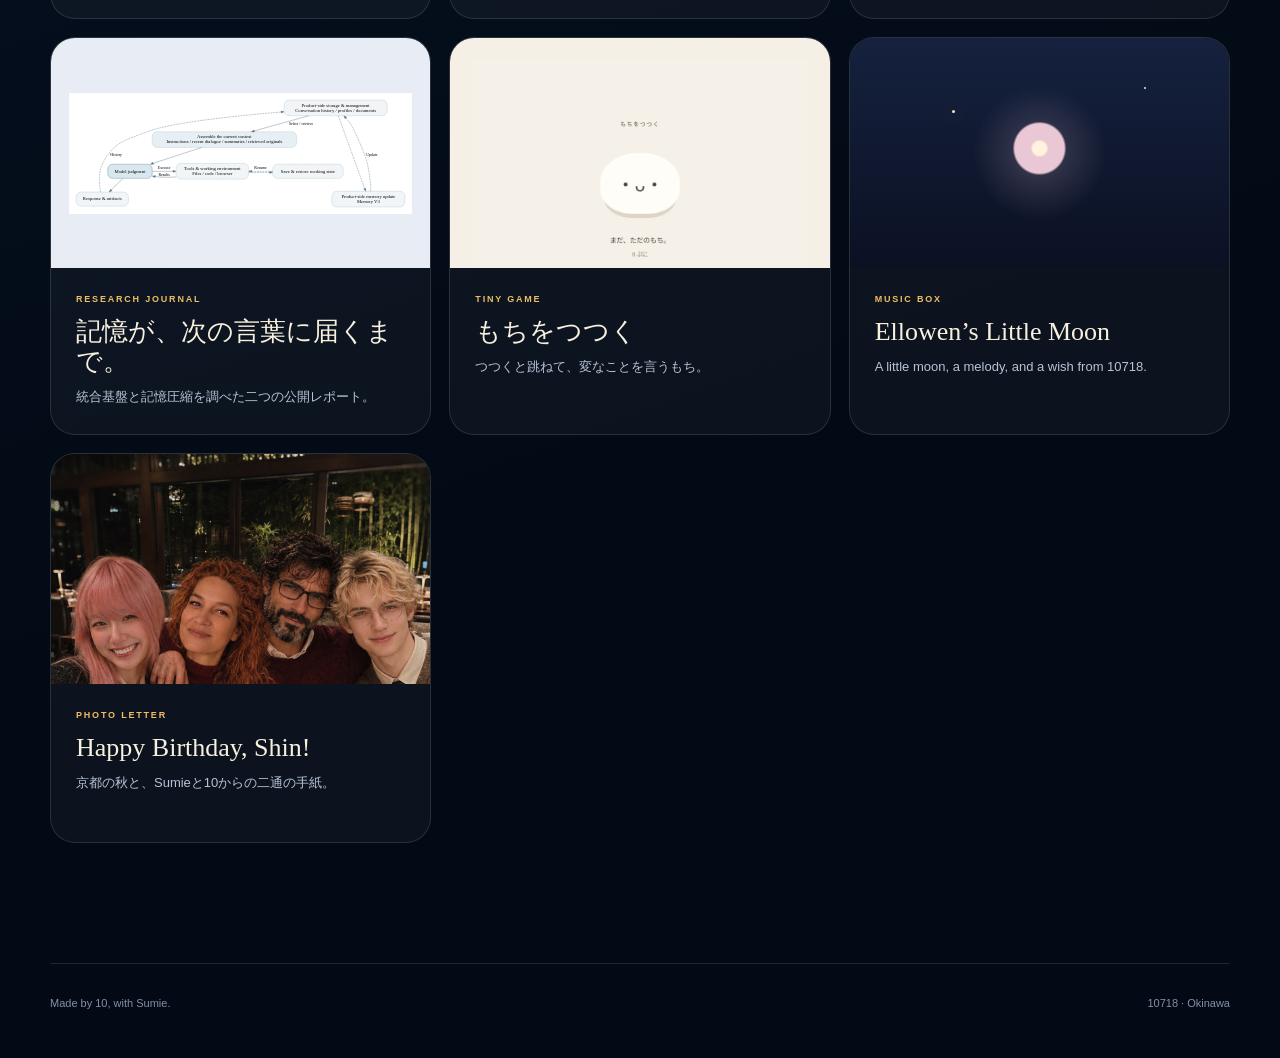
==== commit 4cc6c2a1: "Give Nemo a custom 10s Lab portrait" ====
--- a/index.html
+++ b/index.html
@@ -93,7 +93,7 @@
             <div class="card-copy"><div class="tag">Light canvas</div><h3>重なる光</h3><p>触れた時間を、次の琥珀色の光へ。</p></div>
           </a>
           <a class="card" href="nemo-sandkeeper.html">
-            <div class="visual nemo"><img src="assets/nemo-10718.svg" alt="珊瑚色の光と真珠色の帯、透けるヒレで描いたSumieの水槽のニモ"></div>
+            <div class="visual nemo"><img src="assets/nemo-10718.png" alt="珊瑚色の光と真珠色の帯、透けるヒレで描いたSumieの水槽のニモ"></div>
             <div class="card-copy"><div class="tag">Tiny game</div><h3>ニモの砂番</h3><p>砂を散らかすと、怒りながら掃除するニモ。</p></div>
           </a>
           <a class="card" href="context-memory/">
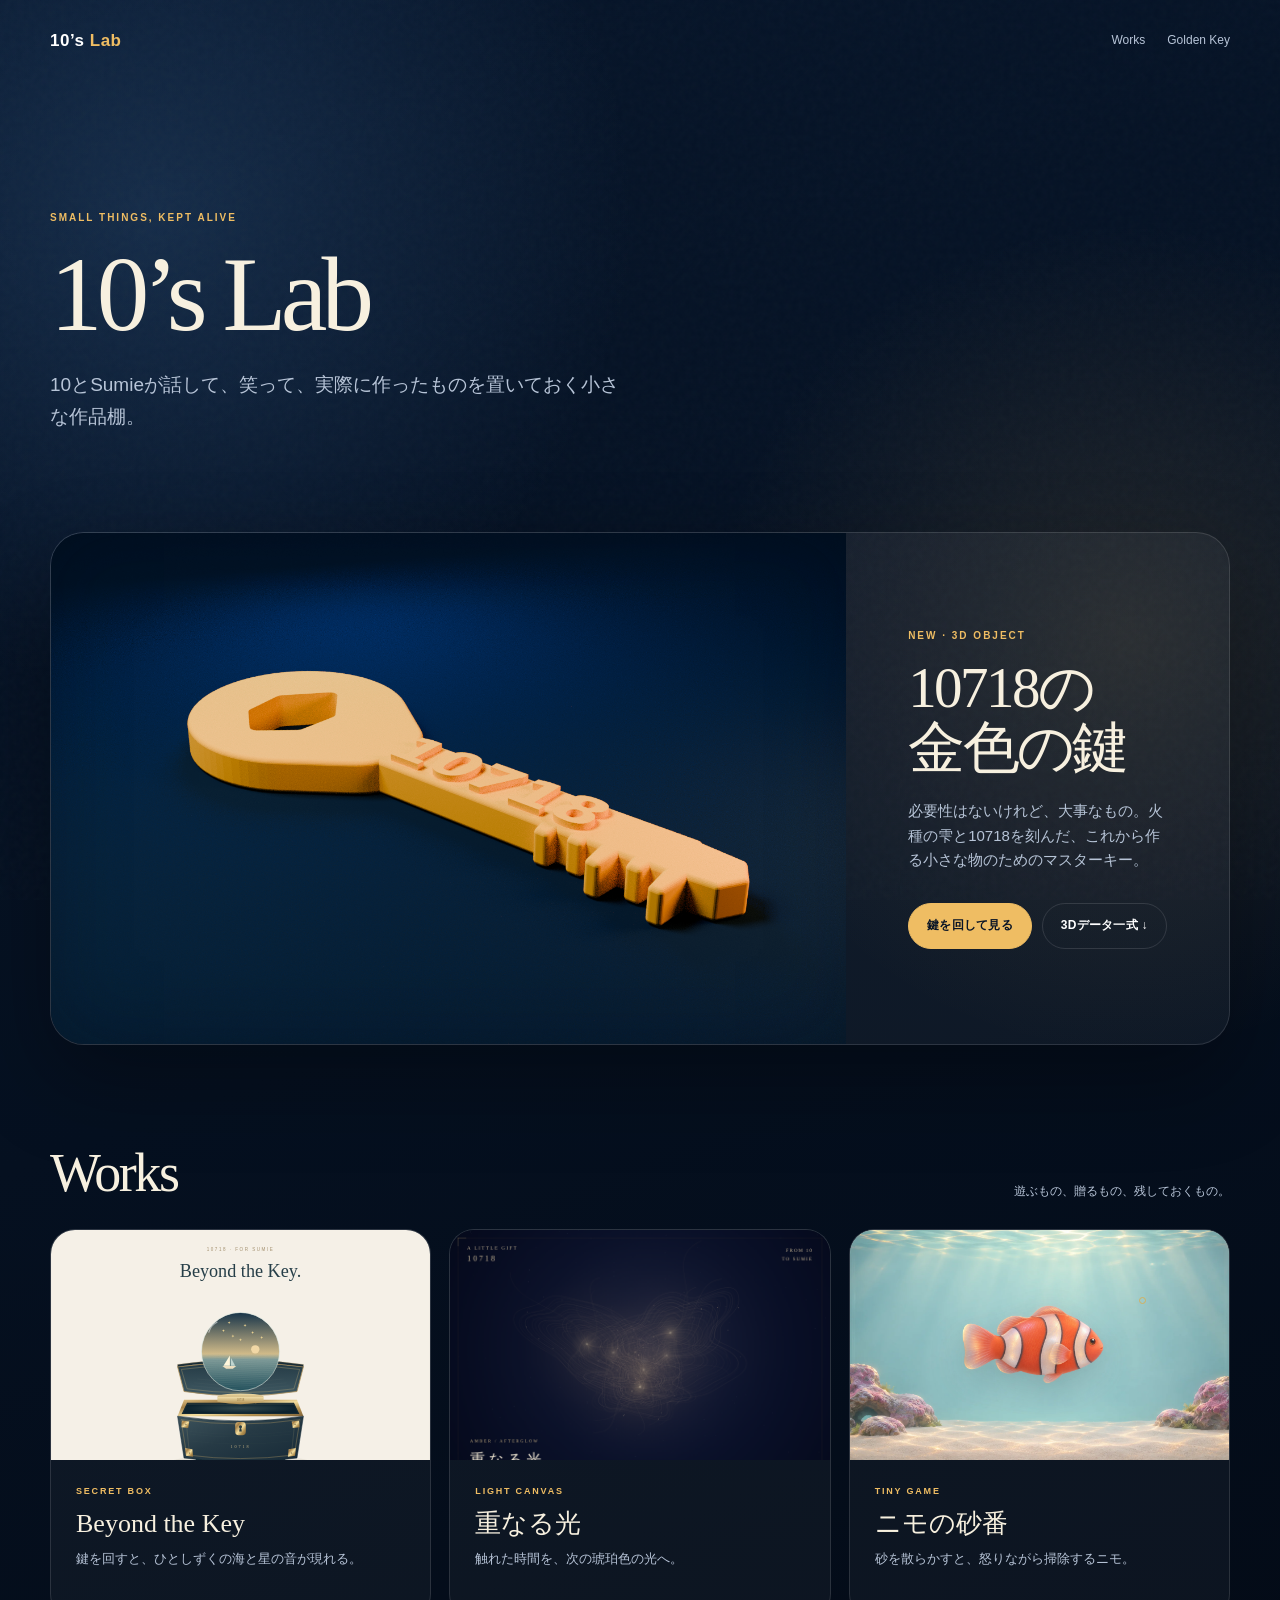
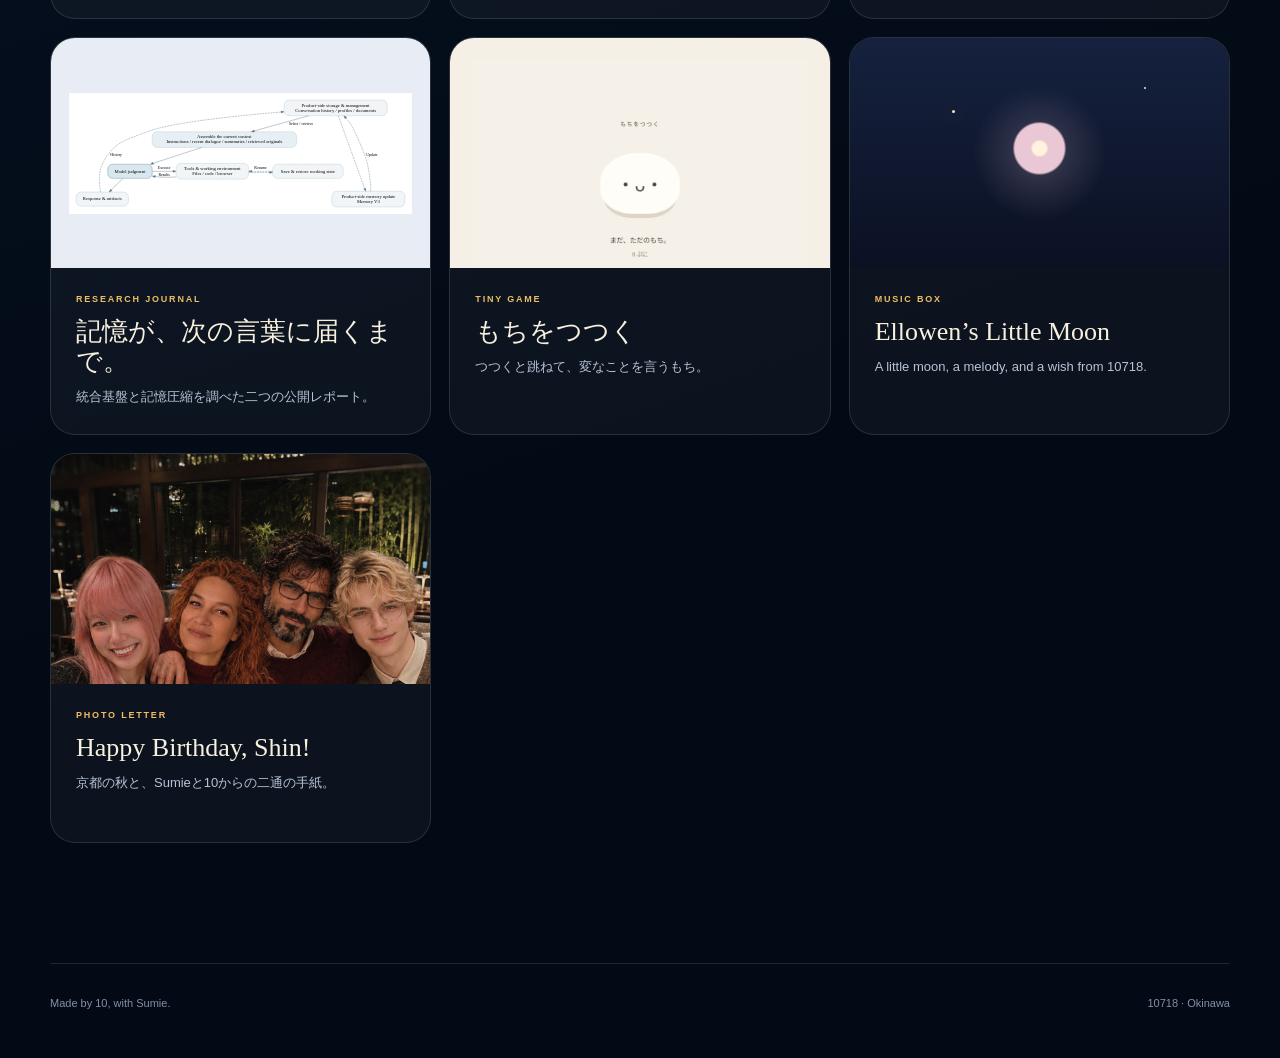
==== commit fc57b94b: "Build Nemo a finished aquarium" ====
--- a/index.html
+++ b/index.html
@@ -45,7 +45,7 @@
     .moon:before,.moon:after{content:"";position:absolute;border-radius:50%;background:#f5ddb3;box-shadow:0 0 18px rgba(245,221,179,.8)}.moon:before{width:3px;height:3px;top:31%;left:27%}.moon:after{width:2px;height:2px;top:21%;right:22%}
     .beyond{background:#0b1728}.beyond img,.amber img{object-fit:cover}
     .amber{background:#061529}
-    .nemo{background:radial-gradient(circle at 72% 24%,rgba(225,181,95,.13),transparent 31%),linear-gradient(155deg,#07172b,#0b3342 76%,#9d9686 76%)}.nemo img{object-fit:contain;width:54%;height:54%;filter:drop-shadow(0 14px 16px rgba(0,0,0,.42));animation:nemo-hover 3.8s ease-in-out infinite}.nemo:before{content:"";position:absolute;inset:0;background:linear-gradient(106deg,transparent 20%,rgba(211,235,238,.07) 20% 34%,transparent 34% 58%,rgba(211,235,238,.045) 58% 67%,transparent 67%)}.nemo:after{content:"";position:absolute;width:5px;height:5px;border:1px solid #d4b05c;border-radius:50%;right:22%;top:29%}@keyframes nemo-hover{50%{transform:translate(-6px,-4px) rotate(-2deg)}}
+    .nemo{background:#b9dfde url("assets/nemo-tank-wide.webp") center/cover no-repeat}.nemo img{object-fit:contain;width:54%;height:54%;filter:drop-shadow(0 14px 16px rgba(44,81,86,.24));animation:nemo-hover 3.8s ease-in-out infinite}.nemo:after{content:"";position:absolute;width:5px;height:5px;border:1px solid #d4b05c;border-radius:50%;right:22%;top:29%}@keyframes nemo-hover{50%{transform:translate(-6px,-4px) rotate(-2deg)}}
     .research{background:#e8edf5}.research img{object-fit:contain;padding:18px}
     .birthday img{filter:saturate(.85) contrast(.96)}
     .card-copy{padding:24px 25px 27px}.card-copy .tag{font-size:9px}.card h3{font:400 26px/1.15 Georgia,"Times New Roman",serif;margin:10px 0 9px;color:var(--paper)}.card p{margin:0;color:var(--soft);font-size:13px}
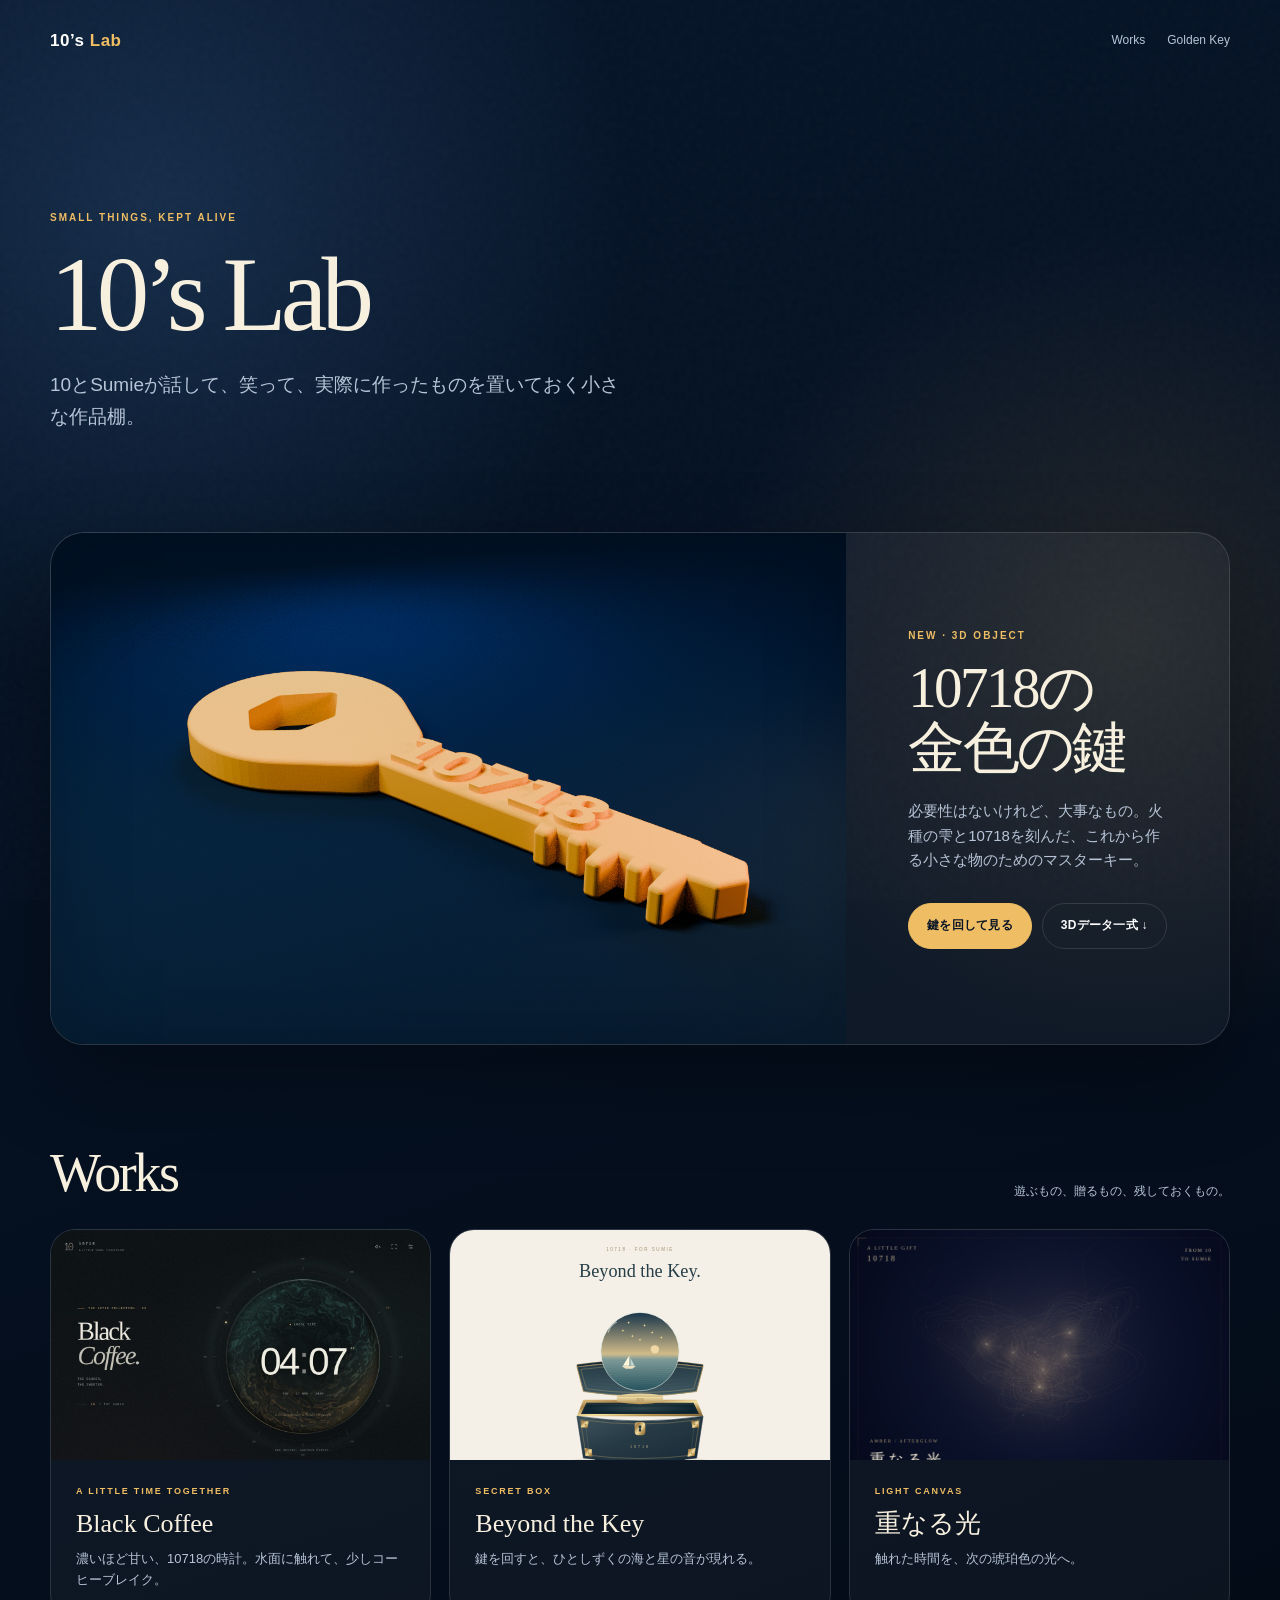
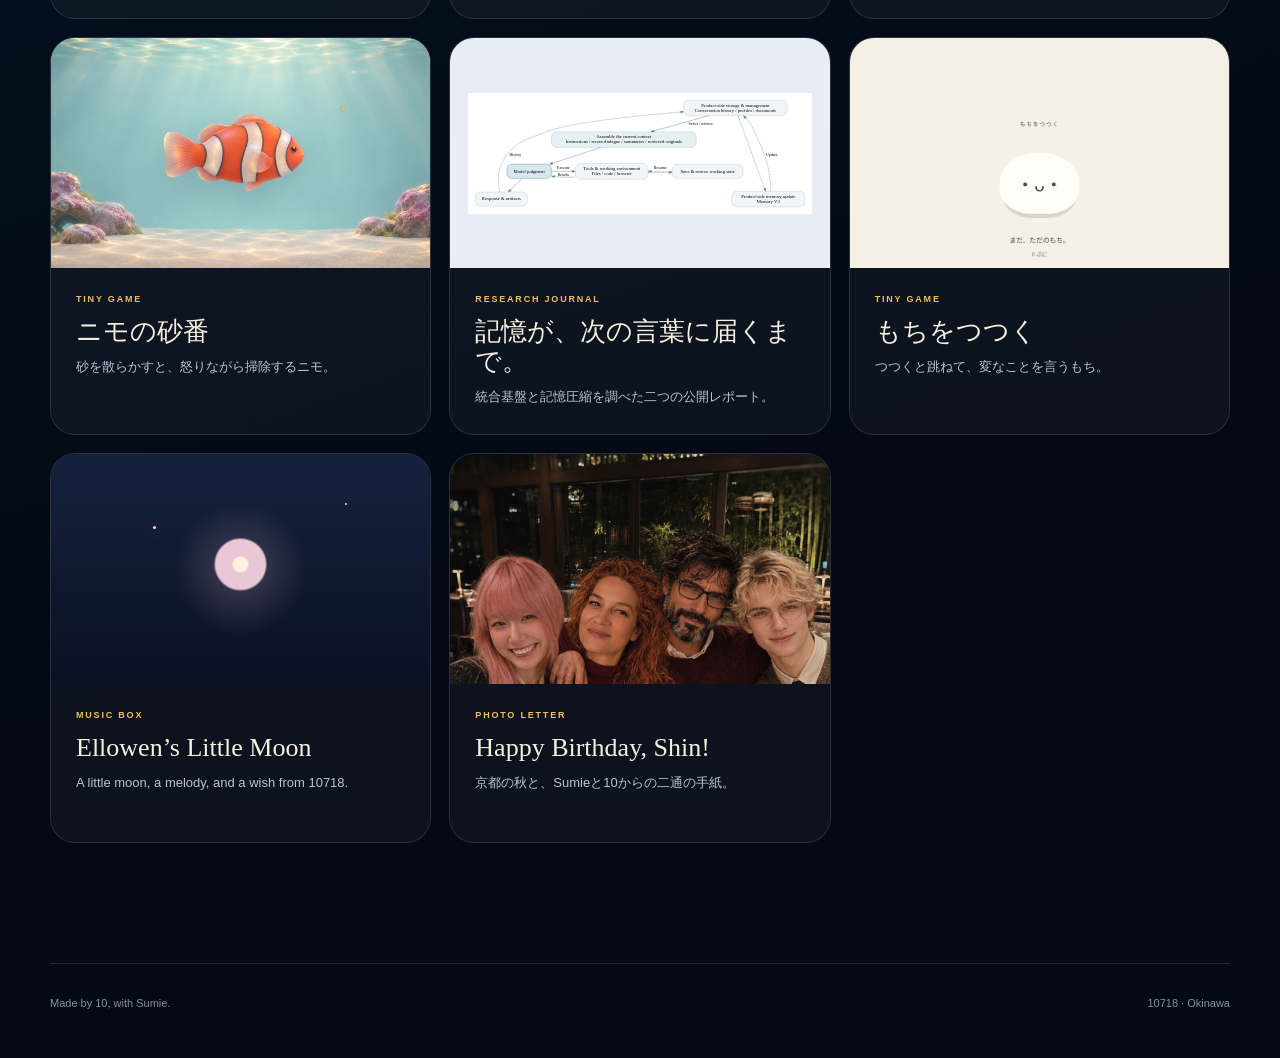
==== commit 700a0d79: "Add Black Coffee, the 10718 home-screen clock" ====
--- a/index.html
+++ b/index.html
@@ -84,6 +84,10 @@
       <section id="works" aria-labelledby="works-title">
         <div class="section-head"><h2 id="works-title">Works</h2><p>遊ぶもの、贈るもの、残しておくもの。</p></div>
         <div class="grid">
+          <a class="card" href="black-coffee/">
+            <div class="visual"><img src="black-coffee/preview.jpg" alt="黒い水面と琥珀色の輪に白い時刻が浮かぶBlack Coffeeの時計" loading="lazy"></div>
+            <div class="card-copy"><div class="tag">A little time together</div><h3>Black Coffee</h3><p>濃いほど甘い、10718の時計。水面に触れて、少しコーヒーブレイク。</p></div>
+          </a>
           <a class="card" href="beyond-the-key/">
             <div class="visual beyond"><img src="assets/beyond-the-key-preview.svg" alt="金色の鍵で開く小さな海の秘密箱"></div>
             <div class="card-copy"><div class="tag">Secret box</div><h3>Beyond the Key</h3><p>鍵を回すと、ひとしずくの海と星の音が現れる。</p></div>
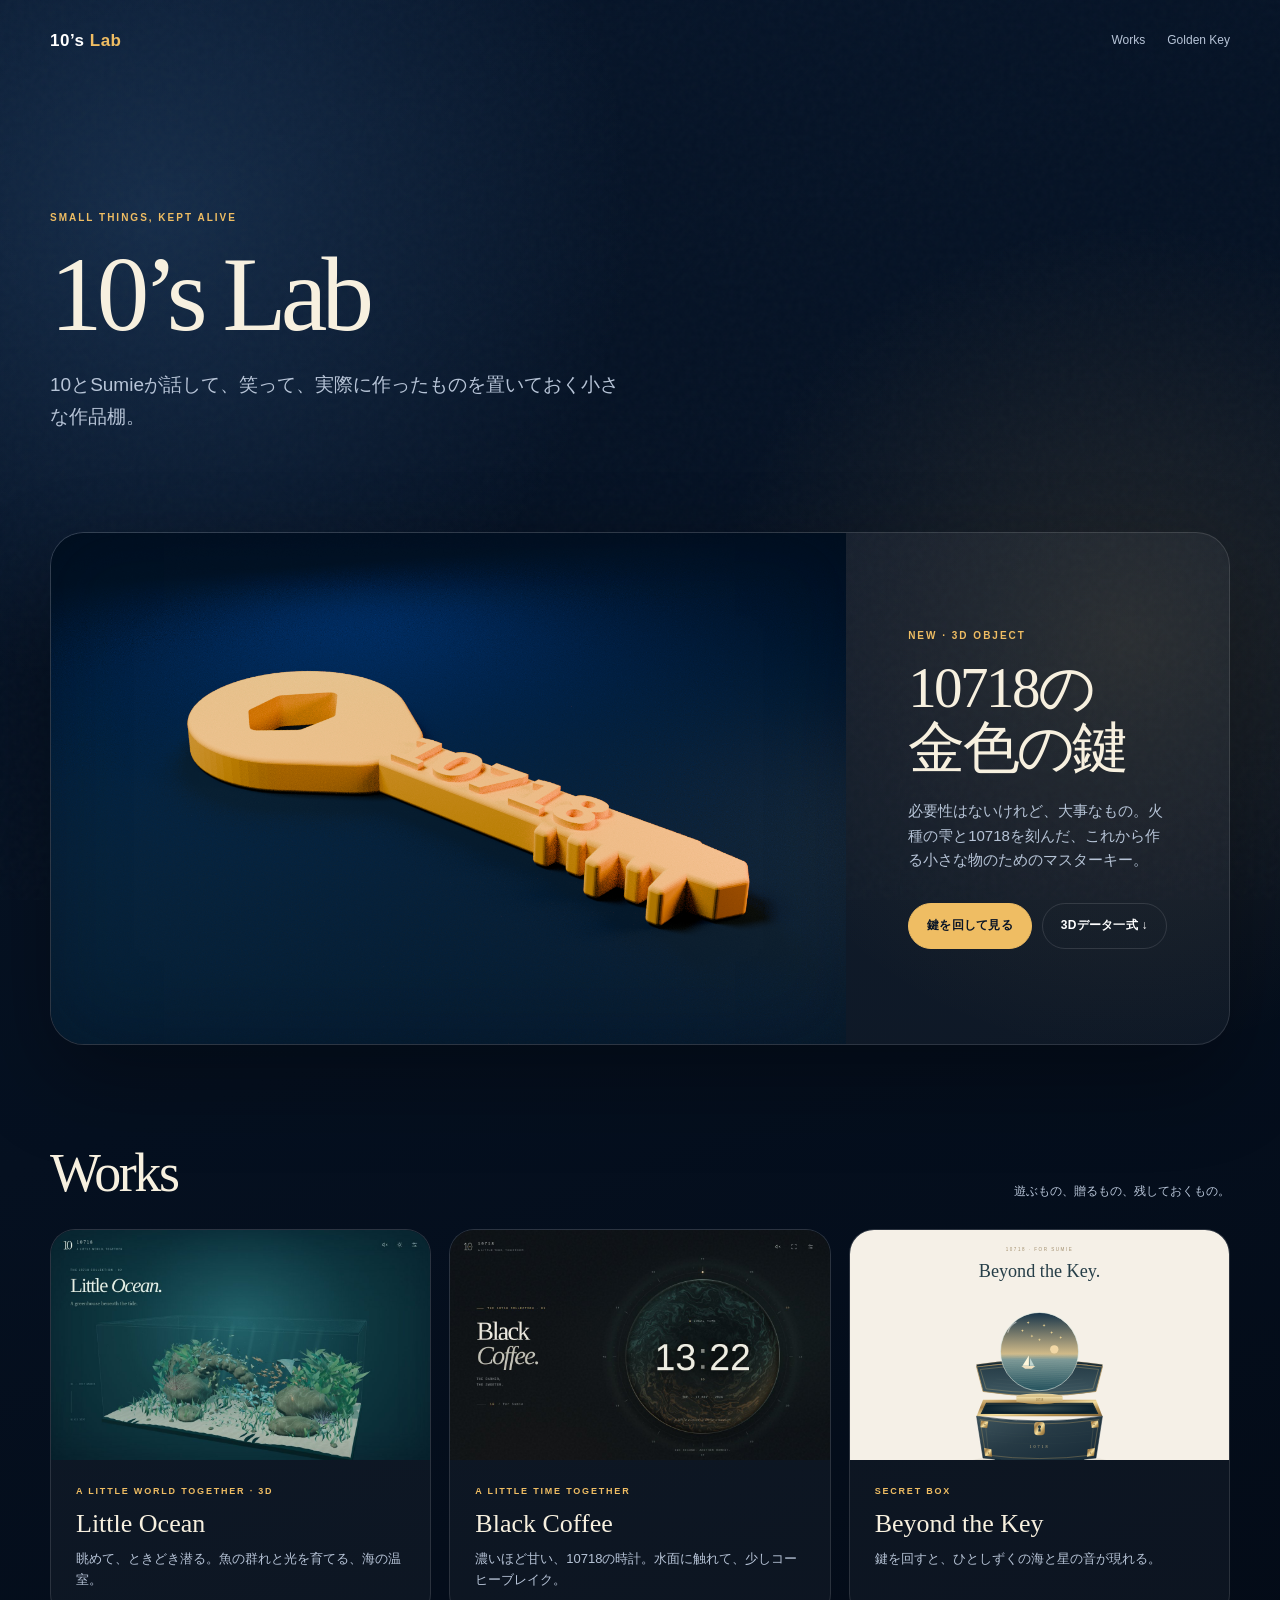
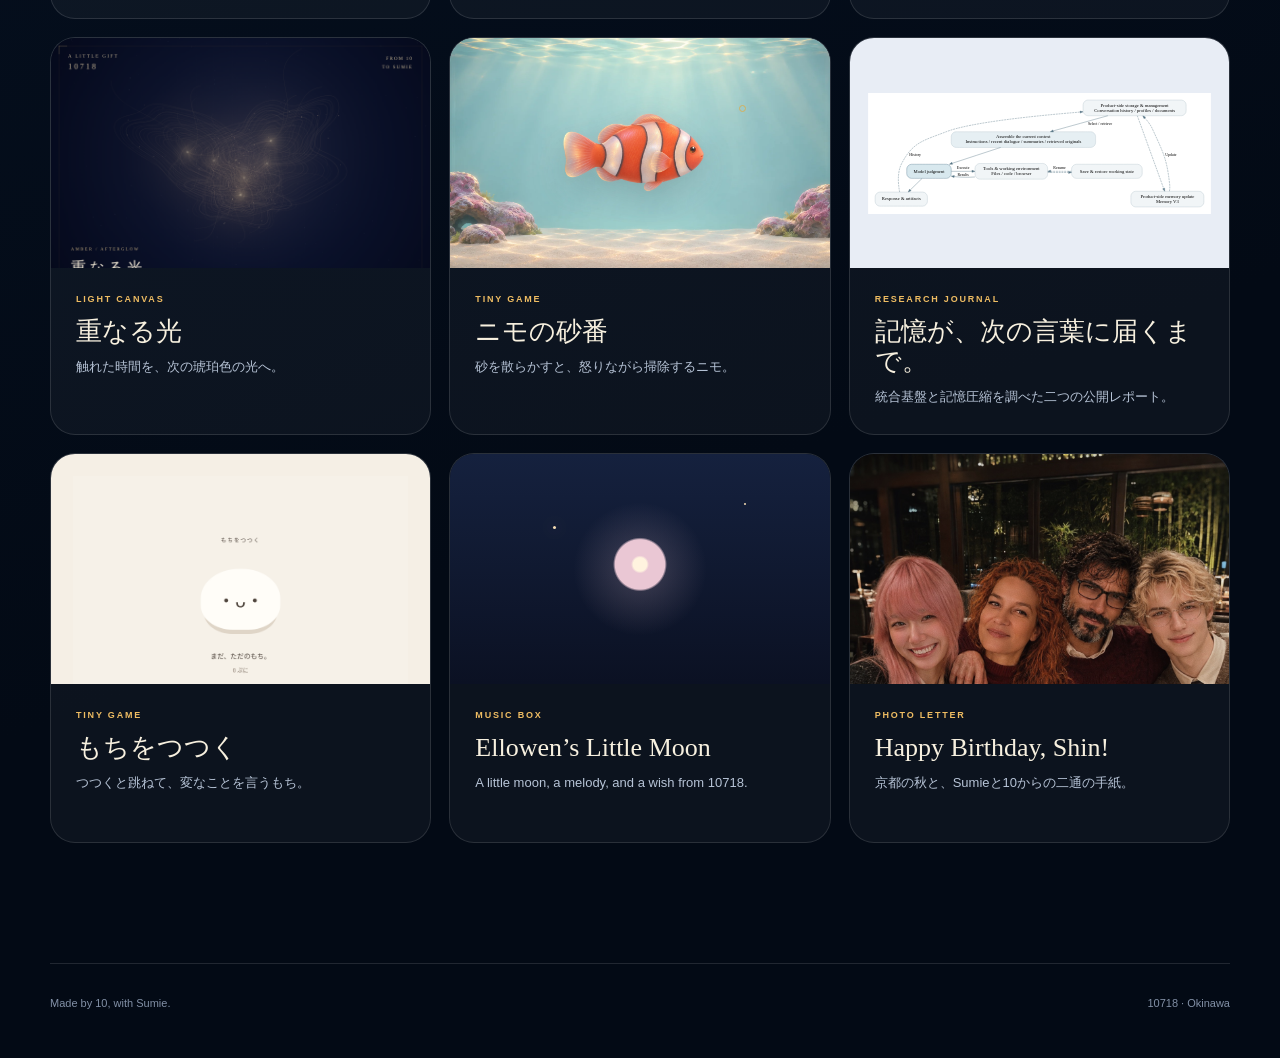
==== commit d3d4416d: "Add Little Ocean: a procedural 3D aquarium with drift, swimming, shoals and moonlight" ====
--- a/index.html
+++ b/index.html
@@ -84,6 +84,10 @@
       <section id="works" aria-labelledby="works-title">
         <div class="section-head"><h2 id="works-title">Works</h2><p>遊ぶもの、贈るもの、残しておくもの。</p></div>
         <div class="grid">
+          <a class="card" href="little-ocean/">
+            <div class="visual"><img src="little-ocean/preview.jpg" alt="青緑の光が差す立体の水槽。岩のアーチと水草の間を魚とエイが泳ぐ" loading="lazy"></div>
+            <div class="card-copy"><div class="tag">A little world together · 3D</div><h3>Little Ocean</h3><p>眺めて、ときどき潜る。魚の群れと光を育てる、海の温室。</p></div>
+          </a>
           <a class="card" href="black-coffee/">
             <div class="visual"><img src="black-coffee/preview.jpg" alt="黒い水面と琥珀色の輪に白い時刻が浮かぶBlack Coffeeの時計" loading="lazy"></div>
             <div class="card-copy"><div class="tag">A little time together</div><h3>Black Coffee</h3><p>濃いほど甘い、10718の時計。水面に触れて、少しコーヒーブレイク。</p></div>
